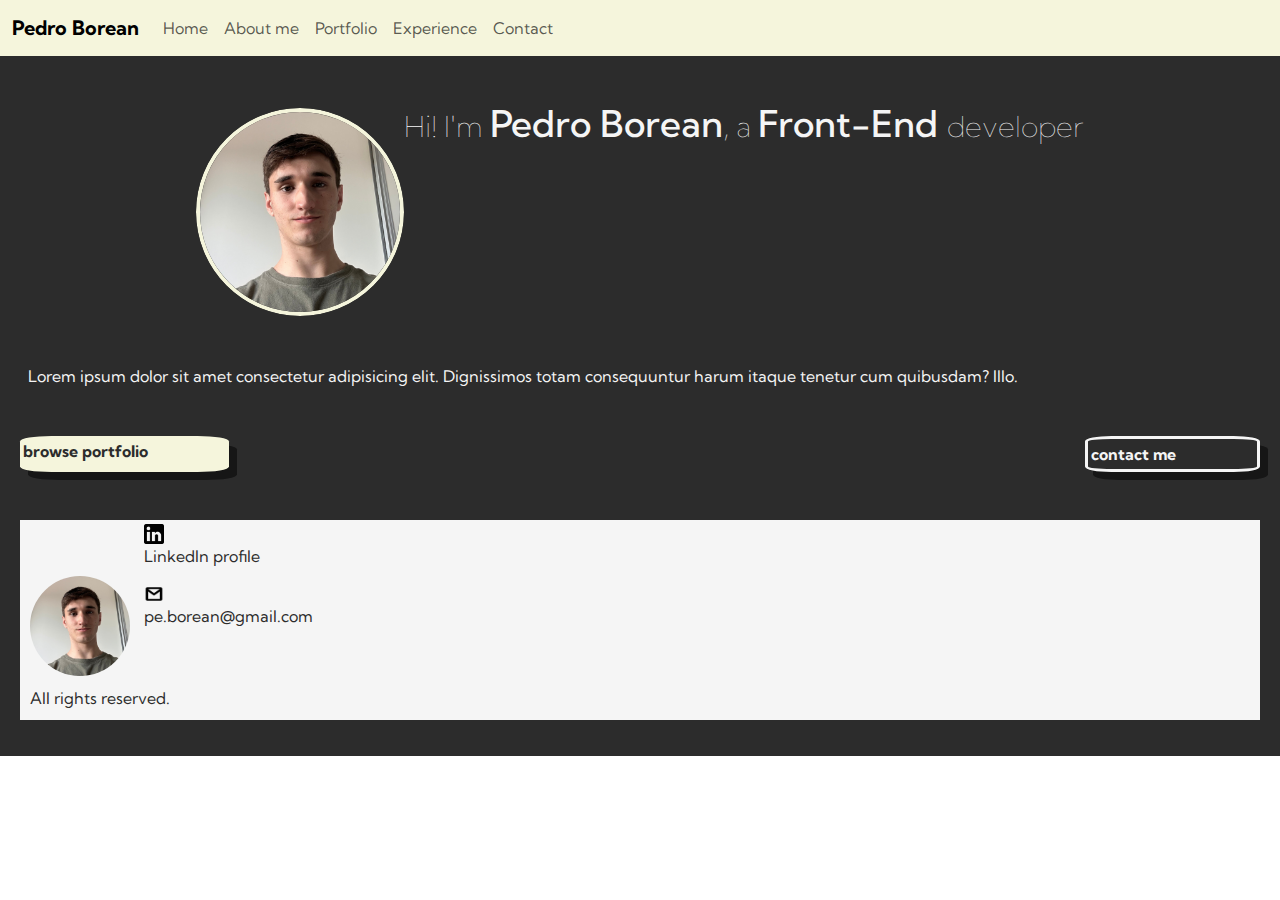
==== index.html @ 02f2e6bb "first commit" ====
<!DOCTYPE html>
  <html lang="en">
  <head>
    <meta charset="UTF-8">
    <meta name="viewport" content="width=device-width, initial-scale=1.0">
    <title>Pedro Borean - Portfolio</title>
    
    <!-- Link to bootstrap -->
    <link href="https://cdn.jsdelivr.net/npm/bootstrap@5.3.3/dist/css/bootstrap.min.css" rel="stylesheet" integrity="sha384-QWTKZyjpPEjISv5WaRU9OFeRpok6YctnYmDr5pNlyT2bRjXh0JMhjY6hW+ALEwIH" crossorigin="anonymous">

    <!-- Link to my css -->
    <link rel="stylesheet" href="./css/main.css">
    
    <!-- Link for font -->
    <link rel="preconnect" href="https://fonts.googleapis.com">
    <link rel="preconnect" href="https://fonts.gstatic.com" crossorigin>
    <link href="https://fonts.googleapis.com/css2?family=Kumbh+Sans:wght@100..900&display=swap" rel="stylesheet">
  </head>
  <body>

    <!-- Header -->
    <header>
        <nav class="navbar navbar-expand-lg" id="header-nav-bc">
            <div class="container-fluid">
              <a class="navbar-brand" href="./index.html" id="nav-tittle">Pedro Borean</a>
              <button class="navbar-toggler" type="button" data-bs-toggle="collapse" data-bs-target="#navbarText" aria-controls="navbarText" aria-expanded="false" aria-label="Toggle navigation">
                <span class="navbar-toggler-icon"></span>
              </button>
              <div class="collapse navbar-collapse" id="navbarText">
                <ul class="navbar-nav me-auto mb-2 mb-lg-0">
                  <li class="nav-item" id="nav-items-styles">
                    <a class="nav-link" id="nav-items-link" aria-current="page" href="./index.html">Home</a>
                  </li>
                  <li class="nav-item" id="nav-items-styles">
                    <a class="nav-link" id="nav-items-link" href="./pages/about-me.html">About me</a>
                  </li>
                  <li class="nav-item " id="nav-items-styles">
                    <a class="nav-link" id="nav-items-link" href="./pages/projects.html">Portfolio</a>
                  </li>
                  <li class="nav-item" id="nav-items-styles">
                    <a class="nav-link" id="nav-items-link"  href="./pages/experience.html">Experience</a>
                  </li>
                  <li class="nav-item"
                  id="nav-items-styles">
                    <a class="nav-link" id="nav-items-link" href="./pages/contact.html">Contact</a>
                  </li>
                </ul>
              </div>
            </div>
          </nav>
    </header>

    <main class="index-main">

        <!-- Top of page -->
        <div class="top-index-img-tittle">
            <img src="./img/foto-propia.png" alt="Pedro Borean's face photo" class="top-index-img">
            <h2 class="top-index-tittle">Hi! I'm <b>Pedro Borean</b>, a <b>Front-End </b>developer</h2>
        </div>

        <!-- Text section -->
        <section class="index-text-section">

            <div class="index-text-caption">
                <p>Lorem ipsum dolor sit amet consectetur adipisicing elit. Dignissimos totam consequuntur harum itaque tenetur cum quibusdam? Illo.</p>
            </div>

            <!-- Go to the "projects" page -->
            <div class="go-to-project-page">
                <a href="./pages/projects.html" class="go-to-project-page-text">
                   browse portfolio
                </a>
            </div>

            <!-- Go to contact page -->
            <div class="go-to-contact-page">
                    <a href="./pages/contact.html" class="go-to-contact-page-text"> contact me
                    </a>
            </div>
        </section>

        <!-- Footer -->
        <footer>
            <img src="./img/foto-propia.png" alt="Pedro Borean's photo" class="footer-self-photo">

            <!-- Linkedin link -->
            <div class="linkedin-image-link">
                <a href="https://www.linkedin.com/in/pedro-borean/">
                    <img src="./img/linkedin-logo.png" alt="Pedro's Linkedin profile" class="linkedin-image">
                    <p>LinkedIn profile</p>
                </a>
                <!-- Gmail link -->
                <div>
                    <img src="./img/gmail-logo.png" alt="mail logo" class="mail-logo">
                    <p>
                        pe.borean@gmail.com
                    </p>
                </div>
            </div>
    
            <p class="all-rights-reserved">All rights reserved.</p>
        </footer>
    </main>
</body>
<!-- Link to Bootstrap JS -->
<script src="https://cdn.jsdelivr.net/npm/bootstrap@5.3.3/dist/js/bootstrap.bundle.min.js" integrity="sha384-YvpcrYf0tY3lHB60NNkmXc5s9fDVZLESaAA55NDzOxhy9GkcIdslK1eN7N6jIeHz" crossorigin="anonymous"></script>
</html>
---- css/main.css ----
*{
    margin: 0;
    padding: 0;
    box-sizing: border-box;
    font-family: "Kumbh Sans";
}

/* Quiting every <a> underline */
a{
    text-decoration: none;
}





/* Header's styles */

header{
    background-color: #F5F5DC;
    color: black;
}
/* Taking out the text's colors */

header a{
    color: #2C2C2C;
}

/* Tittle's styles */

#nav-tittle{
    font-family: "Kumbh Sans";
    font-weight: bolder;
}
/* Item's styles */

#nav-items-styles:hover{
    background-color: #2C2C2C;
    width: fit-content;
    height: fit-content;
    border-radius: 0.5rem;
}

#nav-items-link:hover{
    color:whitesmoke;
}




/* Main's styles */

main{
    background-color: #2C2C2C;
    color: whitesmoke;
    padding: 20px;
}

main a{
    color: whitesmoke;
}




/* Footer */
footer{
    background-color: whitesmoke;
    color: #2C2C2C;
    width: 100%;
}

footer a{
    color: #2C2C2C;
    display: inline-block;
}

/* My photo */
.footer-self-photo{
    clip-path: circle(50% at 50% 50%);
    height: 100px;
    margin: 15px 10px 0px 10px;
}

/* LinkedIn's image + link */

.linkedin-image-link{
    display: inline-block;
}

/* LinkedIn's image */
.linkedin-image{
   height:20px ;
   display: inline-block;
}

/* Mail logo */
.mail-logo{
    height: 20px;
    display: block;
}

.all-rights-reserved{
    padding: 10px 0 10px 10px;
}






/* Index */

.index-main{
    height: 100%;
    background-color: #2C2C2C;
}

/* Top of page */
.top-index-img-tittle{
    display: flex;
    flex-wrap: wrap;
    justify-content: center;
}

/* Img */
.top-index-img{
    clip-path: circle(50% at 50% 50%);
    height: 13rem;
    margin-top: 2rem;
    border-radius: 50%;
    border: 0.25rem solid #F5F5DC;
}

/* Tittle */
.top-index-tittle{
    margin-top: 2rem;
    font-size: 1.8rem;
    text-align: center;
    line-height: 2rem;
    font-weight: 100;
}

.top-index-tittle b{
    font-size: 2.3rem;
    font-weight: 500;
}

/* Text section */
.index-text-section{
display: grid;
grid-template-areas: 
"caption caption caption"
"portfolio none contact";
}

/* Caption */
.index-text-caption{
    margin: 3rem 0.5rem 2rem 0.5rem;
    grid-area: caption;
    line-height: 1.5rem;
}



/* Go to the "projects" page */

.go-to-project-page{
    background-color: #F5F5DC;
    margin-bottom: 3rem;
    padding: .2rem;
    border-radius: 15%;
    box-shadow: .5rem .5rem rgba(0,0,0,0.5);
    grid-area: portfolio;
}

.go-to-project-page-text{
    color: #2C2C2C ;
    font-weight: 700;
}

.go-to-project-page:hover{
    box-shadow: 0 0 0 .5rem rgba(0,0,0,0.5);
    padding: .3rem;
}

/* Go to contact page */
.go-to-contact-page{
    color: whitesmoke;
    padding: .2rem;
    border-radius: 15%;
    border: solid whitesmoke .2rem;
    grid-area: contact;
    box-shadow: .5rem .5rem rgba(0,0,0,0.5);
    margin-bottom: 3rem;
}
.go-to-contact-page:hover{
    box-shadow: 0 0 0 .5rem rgba(0,0,0,0.5);
    background-color: whitesmoke;
    border: #2C2C2C;
    color: #2C2C2C;
    padding: .3rem;
}

.go-to-contact-page-text{
    color: whitesmoke;
    font-weight: 700;
}

.go-to-contact-page-text:hover{
    color: #2C2C2C;
}

















/* About me page */

/* Top of the page */

.about-me-page-img-tittle{
    display: flex;
    flex-wrap: nowrap;
}

/* Img */
.about-me-page-img{
    clip-path: circle(50% at 50% 50%);
    height: 400px;
    margin-top: 30px;
    margin-left: 150px;
}

/* Tittle */
.about-me-page-tittle{
    font-size: 170px;
    text-align: right;
    margin-right: 150px;
}

/* Text */
.about-me-page-text{
    line-height: 50px;
    margin: 150px;
    font-size: x-large;
    font-stretch: extra-condensed;
}














/* Project's Page */

/* Project page's styles */

.project-page-tittle{
    display: inline-block;
    font-size: 50px;
    margin-top: 10px;
    margin-bottom: 20px;
    border-bottom: solid whitesmoke;
}




/* Proyect 1's styles */
.project-1-page{
    display: flex;
    flex-wrap: nowrap;
    flex-direction: row;
}

/* tittle */
.project-1-page-tittle{
    padding-bottom: 10px;
    font-size: 30px;
}

/* Img + Tech's style */
.project-1-page-img-tech{
    display: inline-block;
}

/* Img's style */
.project-1-page-img{
    height: 200px;
    clip-path: circle(69.7% at 50% 50%);
    border: solid whitesmoke 2px;
}

/* tech list */
.project-1-page-tech{
    padding: 5px;
    list-style: none;
    display: flex;
    flex-wrap: nowrap;
    flex-direction: row;
    justify-content: space-around;
    font-size: small;
}

/* tech list items */
.project-1-page-tech li {
    border-bottom: solid whitesmoke;
    border-width: 2px;
}

/* text */
.project-1-page-text{
    display: inline-block;
    max-width: 1200px;
    max-height: 200px;
    padding-left: 10px;
    text-align: top;
    line-height: 45px;
    font-size: 20px;
}

#project-1-page-go-to-project{
    padding: 10px;
}





/* Proyect 2's styles */
.project-2-page{
    display: flex;
    flex-wrap: nowrap;
    flex-direction: row;
}

/* tittle */
.project-2-page-tittle{
    padding-bottom: 10px;
    font-size: 30px;
    margin-top:30px;
}

/* Img + Tech's style */
.project-2-page-img-tech{
    display: inline-block;
}

/* Img's style */
.project-2-page-img{
    height: 200px;
    clip-path: circle(69.7% at 50% 50%);
    border: solid whitesmoke 2px;
}

/* tech list */
.project-2-page-tech{
    padding: 5px;
    list-style: none;
    display: flex;
    flex-wrap: nowrap;
    flex-direction: row;
    justify-content: space-around;
    font-size: small;
}

/* tech list items */
.project-2-page-tech li {
    border-bottom: solid whitesmoke;
    border-width: 2px;
    margin-bottom: 50px;
}

/* text */
.project-2-page-text{
    display: inline-block;
    max-width: 1200px;
    max-height: 200px;
    padding-left: 10px;
    text-align: top;
    line-height: 45px;
    font-size: 20px;
}

#project-2-page-go-to-project{
    padding: 10px;
}












/* Project example */

.project-example-page-tittle{
    display: inline-block;
    font-size: 50px;
    margin-top: 10px;
    margin-bottom: 20px;
    border-bottom: solid whitesmoke;
}

/* subheadings */

.project-example-page-subheading{
    font-size: 30px;
    margin-top: 20px;
    margin-bottom: 20px;
}

/* summary text */

.project-example-page-text{
    line-height: 50px;
    font-size: x-large;
    font-stretch: extra-condensed;
    margin-bottom: 20px;
}


/* Img */

.project-example-page-img{
    position: relative;
    left: 25%;
}


















/* Experience page's styles */

/* Experience section */

.experience-page-tittle{
    display: inline-block;
    font-size: 50px;
    margin-top: 10px;
    margin-bottom: 20px;
    border-bottom: solid whitesmoke;
}

/* Experience 1 */

/* tittle */
.experience-1-page-tittle{
    padding-bottom: 10px;
    font-size: 30px;
    margin-top: 15px;
    margin-bottom: 10px;
}

/* Img + text */
.experience-1-page-img-text{
    display: flex;
    flex-wrap: nowrap;
    flex-direction: row;
}

/* Img */
.experience-1-page-img{
    max-width: 200px;
    background-color: whitesmoke;
    display: inline-block;
}

/* text */
.experience-1-page-text{
    display: inline-block;
    max-width: 1200px;
    max-height: 200px;
    padding-left: 20px;
    text-align: top;
    line-height: 45px;
    font-size: 20px;
}



/* Experience 2 */

/* tittle */
.experience-2-page-tittle{
    padding-bottom: 10px;
    font-size: 30px;
    margin-top: 40px;
    margin-bottom: 10px;
}

/* Img + text */
.experience-2-page-img-text{
    display: flex;
    flex-wrap: nowrap;
    flex-direction: row;
}

/* Img */
.experience-2-page-img{
    height: 200px;
    background-color: whitesmoke;
    display: inline-block;
    margin-bottom: 20px;
}

/* text */
.experience-2-page-text{
    display: inline-block;
    max-width: 1200px;
    max-height: 200px;
    padding-left: 20px;
    text-align: top;
    line-height: 45px;
    font-size: 20px;
}













/* Contact Page */

/* tittle */

.contact-tittle{
    display: inline-block;
    font-size: 50px;
    margin-top: 10px;
    margin-bottom: 20px;
}


/* fieldset */

fieldset{
    height: 500px;
    width: 1500px;
    margin-left: 175px;
    margin-bottom: 30px;
    display: flex;
    flex-wrap: nowrap;
    flex-direction: column;
    justify-content: space-around;
}

/* Name + Email */

.name-email{
    display: flex;
    flex-wrap: nowrap;
    flex-direction: row;
    justify-content: space-around;
}

/* Name */

.name-label{
    display: inline-block;
    font-size: 20px;
    margin-bottom: 20px;
    border-bottom: solid whitesmoke;
}

.name-input{
    height: 30px;
    width: 500px;
}


/* Email */

.email-label{
    display: inline-block;
    font-size: 20px;
    margin-bottom: 20px;
    border-bottom: solid whitesmoke;
}

.email-input{
    height: 30px;
    width: 500px;
}

/* Message */

.message-label{
    display: inline-block;
    font-size: 25px;
    border-bottom: solid whitesmoke;
    margin-left: 25px;
}

.message-input{
    height: 300px;
    width: 1450px;
    margin: 25px 25px 25px 25px;
}
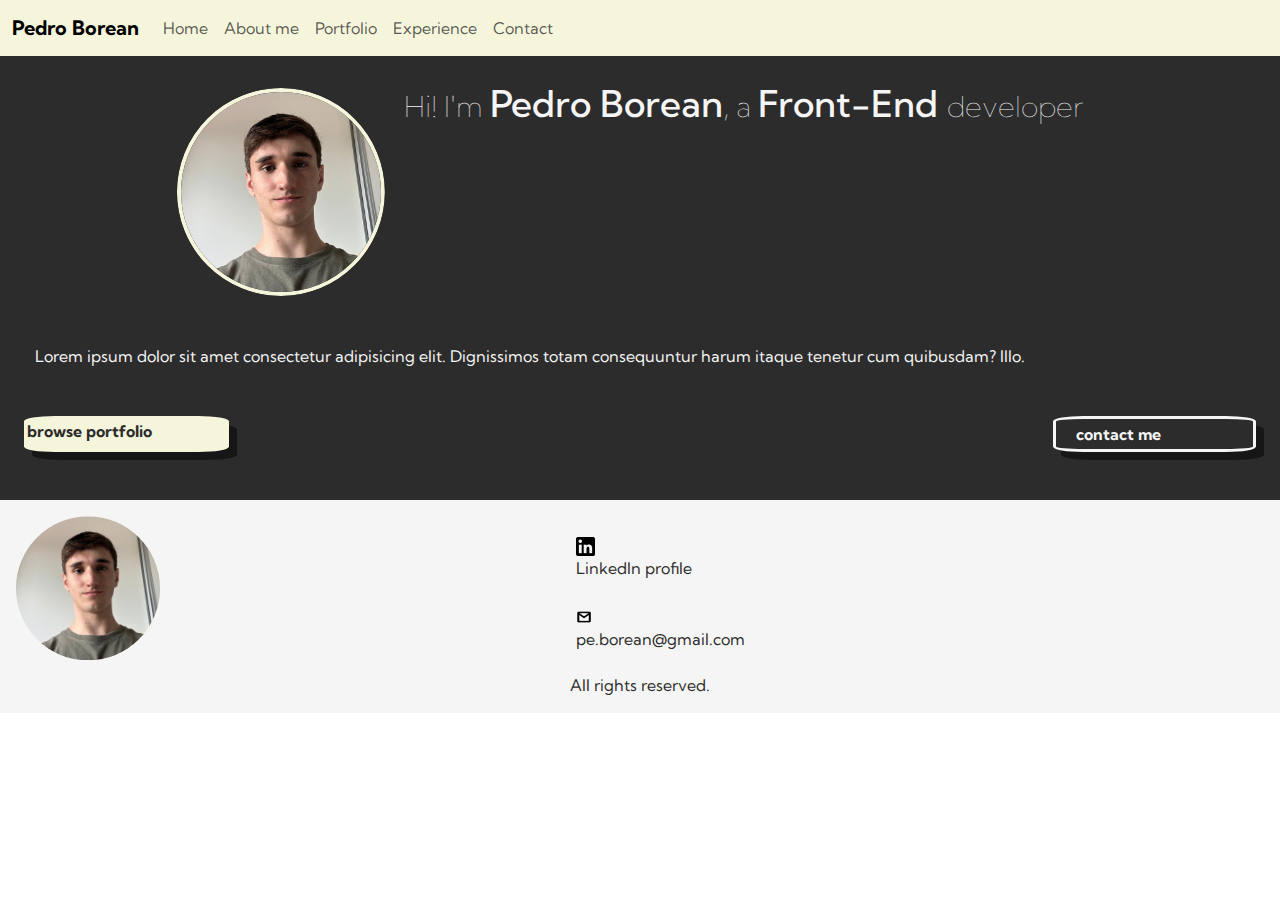
==== commit 56aca38f: "Link correctly the header. Main mobile styles. Index mobile style’s correction Footer mobile styles." ====
--- a/index.html
+++ b/index.html
@@ -4,7 +4,7 @@
     <meta charset="UTF-8">
     <meta name="viewport" content="width=device-width, initial-scale=1.0">
     <title>Pedro Borean - Portfolio</title>
-    
+
     <!-- Link to bootstrap -->
     <link href="https://cdn.jsdelivr.net/npm/bootstrap@5.3.3/dist/css/bootstrap.min.css" rel="stylesheet" integrity="sha384-QWTKZyjpPEjISv5WaRU9OFeRpok6YctnYmDr5pNlyT2bRjXh0JMhjY6hW+ALEwIH" crossorigin="anonymous">
 
@@ -89,19 +89,22 @@
                     <img src="./img/linkedin-logo.png" alt="Pedro's Linkedin profile" class="linkedin-image">
                     <p>LinkedIn profile</p>
                 </a>
-                <!-- Gmail link -->
-                <div>
-                    <img src="./img/gmail-logo.png" alt="mail logo" class="mail-logo">
-                    <p>
+            </div>
+
+            <!-- Gmail link -->
+            <div class="footer-mail-logo">
+                  <img src="./img/gmail-logo.png" alt="mail logo" class="mail-logo">
+                  <p>
                         pe.borean@gmail.com
-                    </p>
+                  </p>
                 </div>
+                
             </div>
-    
             <p class="all-rights-reserved">All rights reserved.</p>
         </footer>
     </main>
 </body>
+
 <!-- Link to Bootstrap JS -->
 <script src="https://cdn.jsdelivr.net/npm/bootstrap@5.3.3/dist/js/bootstrap.bundle.min.js" integrity="sha384-YvpcrYf0tY3lHB60NNkmXc5s9fDVZLESaAA55NDzOxhy9GkcIdslK1eN7N6jIeHz" crossorigin="anonymous"></script>
 </html>--- a/css/main.css
+++ b/css/main.css
@@ -30,9 +30,10 @@
 /* Tittle's styles */
 
 #nav-tittle{
-    font-family: "Kumbh Sans";
+    font-family: "Kumbh Sans" ; 
     font-weight: bolder;
 }
+
 /* Item's styles */
 
 #nav-items-styles:hover{
@@ -54,7 +55,6 @@
 main{
     background-color: #2C2C2C;
     color: whitesmoke;
-    padding: 20px;
 }
 
 main a{
@@ -68,42 +68,62 @@
 footer{
     background-color: whitesmoke;
     color: #2C2C2C;
-    width: 100%;
+    height: fit-content;
+    display: grid;
+    grid-template-areas: 
+    "img link"
+    "img mail"
+    "arr arr";
+    grid-template-columns: 45% 55%;
 }
 
 footer a{
     color: #2C2C2C;
-    display: inline-block;
 }
 
 /* My photo */
 .footer-self-photo{
     clip-path: circle(50% at 50% 50%);
-    height: 100px;
-    margin: 15px 10px 0px 10px;
+    height: 9rem;
+    margin: 1rem 1rem .8rem;
+    grid-area: img;
 }
 
 /* LinkedIn's image + link */
 
 .linkedin-image-link{
-    display: inline-block;
+    grid-area: link;
+    margin-top: 2rem;
+    width: fit-content;
 }
 
 /* LinkedIn's image */
 .linkedin-image{
-   height:20px ;
-   display: inline-block;
+   height: 1.2rem ;
+}
+
+/* Mail + Logo */
+.footer-mail-logo{
+    width: fit-content;
+    grid-area: mail;
 }
 
 /* Mail logo */
 .mail-logo{
-    height: 20px;
-    display: block;
+    height: 1rem;
 }
 
 .all-rights-reserved{
-    padding: 10px 0 10px 10px;
-}
+    grid-area: arr;
+    display: grid;
+    align-content: center;
+    justify-content: center;
+}
+
+
+
+
+
 
 
 
@@ -135,7 +155,7 @@
 
 /* Tittle */
 .top-index-tittle{
-    margin-top: 2rem;
+    margin: 2rem 1.2rem 0 1.2rem;
     font-size: 1.8rem;
     text-align: center;
     line-height: 2rem;
@@ -157,7 +177,7 @@
 
 /* Caption */
 .index-text-caption{
-    margin: 3rem 0.5rem 2rem 0.5rem;
+    margin: 3rem 2.2rem 2rem 2.2rem;
     grid-area: caption;
     line-height: 1.5rem;
 }
@@ -168,7 +188,7 @@
 
 .go-to-project-page{
     background-color: #F5F5DC;
-    margin-bottom: 3rem;
+    margin: 0 0 3rem 1.5rem;
     padding: .2rem;
     border-radius: 15%;
     box-shadow: .5rem .5rem rgba(0,0,0,0.5);
@@ -193,7 +213,7 @@
     border: solid whitesmoke .2rem;
     grid-area: contact;
     box-shadow: .5rem .5rem rgba(0,0,0,0.5);
-    margin-bottom: 3rem;
+    margin: 0 1.5rem 3rem 0;
 }
 .go-to-contact-page:hover{
     box-shadow: 0 0 0 .5rem rgba(0,0,0,0.5);
@@ -206,6 +226,7 @@
 .go-to-contact-page-text{
     color: whitesmoke;
     font-weight: 700;
+    padding: 1rem;
 }
 
 .go-to-contact-page-text:hover{
@@ -234,28 +255,39 @@
 
 .about-me-page-img-tittle{
     display: flex;
-    flex-wrap: nowrap;
+    flex-direction: column;
+    align-items: center;
 }
 
 /* Img */
 .about-me-page-img{
     clip-path: circle(50% at 50% 50%);
-    height: 400px;
-    margin-top: 30px;
-    margin-left: 150px;
+    height: 10rem;
+    width: 10rem;
+    margin: .9rem;
+    box-shadow: .5rem .5rem rgba(0,0,0,0.5);
 }
 
 /* Tittle */
 .about-me-page-tittle{
-    font-size: 170px;
-    text-align: right;
-    margin-right: 150px;
-}
-
+    margin: 1rem;
+    font-size: 4rem;
+    font-weight: lighter;
+    background-color:#F5F5DC;
+    color: #2C2C2C;
+    border-radius: 10%;
+    width: 15rem;
+    text-align: center;
+    box-shadow: .5rem .5rem rgba(0,0,0,0.5);
+}
+
+.about-me-page-tittle b{
+    font-weight: bolder;
+}
 /* Text */
 .about-me-page-text{
-    line-height: 50px;
-    margin: 150px;
+    line-height: 3rem;
+    margin: 2rem 2rem 0 2rem;
     font-size: x-large;
     font-stretch: extra-condensed;
 }
@@ -275,14 +307,20 @@
 
 /* Project's Page */
 
+.project-page{
+    display: flex;
+    flex-direction: column;
+    align-items: center;
+}
+
 /* Project page's styles */
 
 .project-page-tittle{
-    display: inline-block;
-    font-size: 50px;
-    margin-top: 10px;
-    margin-bottom: 20px;
+    font-size: 3rem;
+    margin-top: 1rem;
+    margin-bottom: 1.7rem;
     border-bottom: solid whitesmoke;
+    font-weight: bolder;
 }
 
 
@@ -290,31 +328,100 @@
 
 /* Proyect 1's styles */
 .project-1-page{
+    display: grid;
+    align-items: center;
+    grid-template-areas: 
+    "tittle tittle"
+    "img text"
+    "tech text"
+    "text text";
+    background-color: #F5F5DC;
+    color: #2C2C2C;
+    box-shadow: .5rem .5rem rgba(0,0,0,0.5);
+    margin: 1rem;
+    padding: 1rem;
+
+}
+
+/* tittle */
+.project-1-page-tittle{
+    grid-area: tittle;
+    color: #2C2C2C;
+    margin-bottom: 1rem;
+    font-size: 1.7rem;
+    font-weight: bold;
+}
+
+/* Img's style */
+.project-1-page-img{
+    height: 5rem;
+    border-radius: 10%;
+    box-shadow: .5rem .5rem rgba(0,0,0,0.5);
+    grid-area: img;
+}
+
+/* tech list */
+.project-1-page-tech{
+    grid-area: tech;
+    margin-top: .25rem;
+    padding: 5px;
+    list-style: none;
     display: flex;
     flex-wrap: nowrap;
     flex-direction: row;
+    justify-content: space-around;
+    font-size: 1rem;
+}
+
+/* tech list items */
+.project-1-page-tech li {
+    border-bottom: solid #2C2C2C;
+    border-width: 2px;
+}
+
+/* text */
+.project-1-page-text{
+    grid-area: text;
+    line-height: 45px;
+    font-size: 20px;
+}
+
+#project-1-page-go-to-project{
+    padding: 10px;
+}
+
+
+
+
+
+/* Proyect 2's styles */
+.project-2-page{
+    display: flex;
+    flex-wrap: nowrap;
+    flex-direction: row;
 }
 
 /* tittle */
-.project-1-page-tittle{
+.project-2-page-tittle{
     padding-bottom: 10px;
     font-size: 30px;
+    margin-top:30px;
 }
 
 /* Img + Tech's style */
-.project-1-page-img-tech{
+.project-2-page-img-tech{
     display: inline-block;
 }
 
 /* Img's style */
-.project-1-page-img{
+.project-2-page-img{
     height: 200px;
     clip-path: circle(69.7% at 50% 50%);
     border: solid whitesmoke 2px;
 }
 
 /* tech list */
-.project-1-page-tech{
+.project-2-page-tech{
     padding: 5px;
     list-style: none;
     display: flex;
@@ -325,13 +432,14 @@
 }
 
 /* tech list items */
-.project-1-page-tech li {
+.project-2-page-tech li {
     border-bottom: solid whitesmoke;
     border-width: 2px;
+    margin-bottom: 50px;
 }
 
 /* text */
-.project-1-page-text{
+.project-2-page-text{
     display: inline-block;
     max-width: 1200px;
     max-height: 200px;
@@ -341,69 +449,6 @@
     font-size: 20px;
 }
 
-#project-1-page-go-to-project{
-    padding: 10px;
-}
-
-
-
-
-
-/* Proyect 2's styles */
-.project-2-page{
-    display: flex;
-    flex-wrap: nowrap;
-    flex-direction: row;
-}
-
-/* tittle */
-.project-2-page-tittle{
-    padding-bottom: 10px;
-    font-size: 30px;
-    margin-top:30px;
-}
-
-/* Img + Tech's style */
-.project-2-page-img-tech{
-    display: inline-block;
-}
-
-/* Img's style */
-.project-2-page-img{
-    height: 200px;
-    clip-path: circle(69.7% at 50% 50%);
-    border: solid whitesmoke 2px;
-}
-
-/* tech list */
-.project-2-page-tech{
-    padding: 5px;
-    list-style: none;
-    display: flex;
-    flex-wrap: nowrap;
-    flex-direction: row;
-    justify-content: space-around;
-    font-size: small;
-}
-
-/* tech list items */
-.project-2-page-tech li {
-    border-bottom: solid whitesmoke;
-    border-width: 2px;
-    margin-bottom: 50px;
-}
-
-/* text */
-.project-2-page-text{
-    display: inline-block;
-    max-width: 1200px;
-    max-height: 200px;
-    padding-left: 10px;
-    text-align: top;
-    line-height: 45px;
-    font-size: 20px;
-}
-
 #project-2-page-go-to-project{
     padding: 10px;
 }
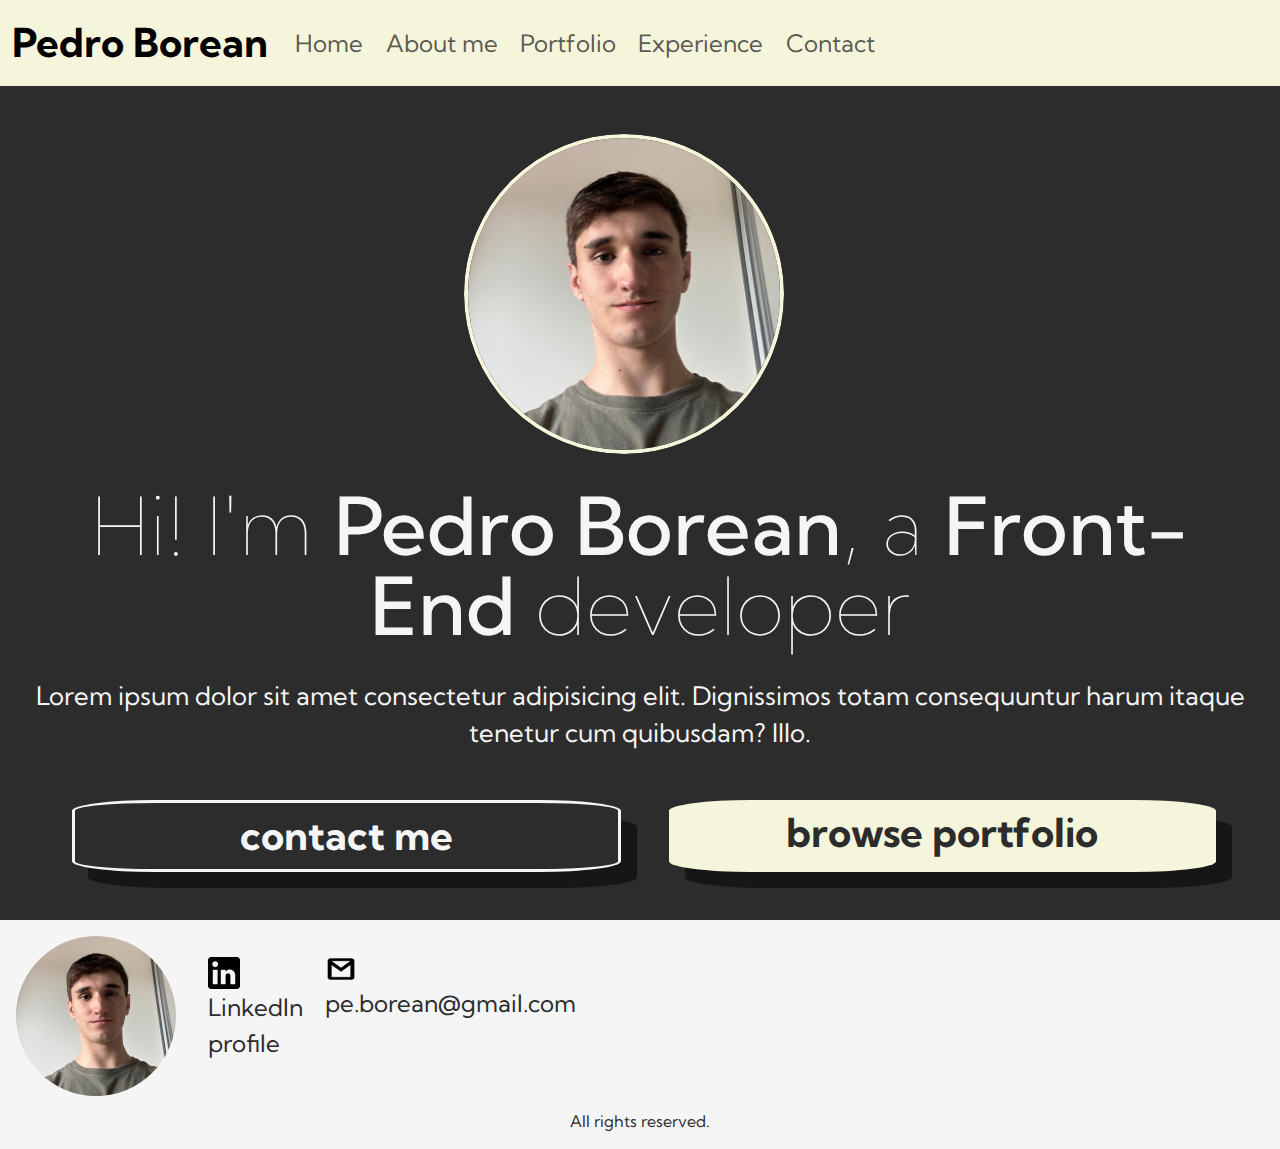
==== commit 84f51437: "'Mobile style’s finished Header and footer tablet. Index, about me, portfolio, project example table" ====
--- a/index.html
+++ b/index.html
@@ -50,8 +50,8 @@
           </nav>
     </header>
 
-    <main class="index-main">
-
+    <main>
+      <section class="index-main">
         <!-- Top of page -->
         <div class="top-index-img-tittle">
             <img src="./img/foto-propia.png" alt="Pedro Borean's face photo" class="top-index-img">
@@ -60,7 +60,7 @@
 
         <!-- Text section -->
         <section class="index-text-section">
-
+          <h2 class="index-tittle-desktop">Hi! I'm <b>Pedro Borean</b>, a <b>Front-End </b>developer</h2>
             <div class="index-text-caption">
                 <p>Lorem ipsum dolor sit amet consectetur adipisicing elit. Dignissimos totam consequuntur harum itaque tenetur cum quibusdam? Illo.</p>
             </div>
@@ -78,29 +78,31 @@
                     </a>
             </div>
         </section>
-
+      </section>
         <!-- Footer -->
         <footer>
+          <div>
             <img src="./img/foto-propia.png" alt="Pedro Borean's photo" class="footer-self-photo">
 
             <!-- Linkedin link -->
             <div class="linkedin-image-link">
                 <a href="https://www.linkedin.com/in/pedro-borean/">
-                    <img src="./img/linkedin-logo.png" alt="Pedro's Linkedin profile" class="linkedin-image">
+                  <img src="./img/linkedin-logo.png" alt="Pedro's Linkedin profile" class="linkedin-image">
                     <p>LinkedIn profile</p>
                 </a>
             </div>
 
             <!-- Gmail link -->
             <div class="footer-mail-logo">
+              <a href="">
                   <img src="./img/gmail-logo.png" alt="mail logo" class="mail-logo">
                   <p>
-                        pe.borean@gmail.com
+                    pe.borean@gmail.com
                   </p>
-                </div>
-                
-            </div>
-            <p class="all-rights-reserved">All rights reserved.</p>
+              </a>
+            </div>  
+          </div>
+          <p class="all-rights-reserved">All rights reserved.</p>
         </footer>
     </main>
 </body>
--- a/css/main.css
+++ b/css/main.css
@@ -328,24 +328,19 @@
 
 /* Proyect 1's styles */
 .project-1-page{
-    display: grid;
+    display: flex;
+    flex-direction: column;
+    gap: 1rem;
     align-items: center;
-    grid-template-areas: 
-    "tittle tittle"
-    "img text"
-    "tech text"
-    "text text";
     background-color: #F5F5DC;
     color: #2C2C2C;
     box-shadow: .5rem .5rem rgba(0,0,0,0.5);
     margin: 1rem;
     padding: 1rem;
-
 }
 
 /* tittle */
 .project-1-page-tittle{
-    grid-area: tittle;
     color: #2C2C2C;
     margin-bottom: 1rem;
     font-size: 1.7rem;
@@ -362,7 +357,6 @@
 
 /* tech list */
 .project-1-page-tech{
-    grid-area: tech;
     margin-top: .25rem;
     padding: 5px;
     list-style: none;
@@ -383,11 +377,27 @@
 .project-1-page-text{
     grid-area: text;
     line-height: 45px;
-    font-size: 20px;
-}
-
-#project-1-page-go-to-project{
-    padding: 10px;
+    font-size: 1rem;
+}
+
+
+/* go to project button */
+.project-1-page-go-to-project{
+    display: inline-block;
+    background-color: whitesmoke;
+    padding: .2rem;
+    border-radius: 15%;
+    box-shadow: .5rem .5rem rgba(0,0,0,0.5);
+}
+
+.project-1-page-go-to-project-text{
+    color: #2C2C2C ;
+    font-weight: 700;
+}
+
+.project-1-page-go-to-project:hover{
+    box-shadow: 0 0 0 .5rem rgba(0,0,0,0.5);
+    padding: .3rem;
 }
 
 
@@ -397,61 +407,79 @@
 /* Proyect 2's styles */
 .project-2-page{
     display: flex;
-    flex-wrap: nowrap;
-    flex-direction: row;
+    flex-direction: column;
+    gap: 1rem;
+    align-items: center;
+    background-color: #F5F5DC;
+    color: #2C2C2C;
+    box-shadow: .5rem .5rem rgba(0,0,0,0.5);
+    margin: 1rem;
+    padding: 1rem;
 }
 
 /* tittle */
 .project-2-page-tittle{
-    padding-bottom: 10px;
-    font-size: 30px;
-    margin-top:30px;
-}
-
-/* Img + Tech's style */
-.project-2-page-img-tech{
-    display: inline-block;
+    color: #2C2C2C;
+    margin-bottom: 1rem;
+    font-size: 1.7rem;
+    font-weight: bold;
 }
 
 /* Img's style */
 .project-2-page-img{
-    height: 200px;
-    clip-path: circle(69.7% at 50% 50%);
-    border: solid whitesmoke 2px;
+    height: 5rem;
+    border-radius: 10%;
+    box-shadow: .5rem .5rem rgba(0,0,0,0.5);
+    grid-area: img;
 }
 
 /* tech list */
 .project-2-page-tech{
+    margin-top: .25rem;
     padding: 5px;
     list-style: none;
     display: flex;
     flex-wrap: nowrap;
     flex-direction: row;
     justify-content: space-around;
-    font-size: small;
+    font-size: 1rem;
 }
 
 /* tech list items */
 .project-2-page-tech li {
-    border-bottom: solid whitesmoke;
+    border-bottom: solid #2C2C2C;
     border-width: 2px;
-    margin-bottom: 50px;
 }
 
 /* text */
 .project-2-page-text{
+    grid-area: text;
+    line-height: 45px;
+    font-size: 1rem;
+}
+
+
+/* go to project button */
+.project-2-page-go-to-project{
     display: inline-block;
-    max-width: 1200px;
-    max-height: 200px;
-    padding-left: 10px;
-    text-align: top;
-    line-height: 45px;
-    font-size: 20px;
-}
-
-#project-2-page-go-to-project{
-    padding: 10px;
-}
+    background-color: whitesmoke;
+    padding: .2rem;
+    border-radius: 15%;
+    box-shadow: .5rem .5rem rgba(0,0,0,0.5);
+}
+
+.project-2-page-go-to-project-text{
+    color: #2C2C2C ;
+    font-weight: 700;
+}
+
+.project-2-page-go-to-project:hover{
+    box-shadow: 0 0 0 .5rem rgba(0,0,0,0.5);
+    padding: .3rem;
+}
+
+
+
 
 
 
@@ -466,20 +494,26 @@
 
 /* Project example */
 
+.work-example-page{
+    display: flex;
+    flex-direction: column;
+    align-items: center;
+}
+
+
+/* Tittle */
 .project-example-page-tittle{
     display: inline-block;
-    font-size: 50px;
-    margin-top: 10px;
-    margin-bottom: 20px;
+    font-size: 3rem;
+    margin: 1rem 0 1.5rem 1rem;
     border-bottom: solid whitesmoke;
 }
 
 /* subheadings */
 
 .project-example-page-subheading{
-    font-size: 30px;
-    margin-top: 20px;
-    margin-bottom: 20px;
+    font-size: 2rem;
+    margin: 1rem;
 }
 
 /* summary text */
@@ -488,15 +522,15 @@
     line-height: 50px;
     font-size: x-large;
     font-stretch: extra-condensed;
-    margin-bottom: 20px;
+    margin: 2rem;
 }
 
 
 /* Img */
 
 .project-example-page-img{
-    position: relative;
-    left: 25%;
+    height: 12rem;
+    margin-bottom: 3rem;
 }
 
 
@@ -518,24 +552,35 @@
 
 /* Experience page's styles */
 
+.experience-page{
+    display: flex;
+    flex-direction: column;
+    align-items: center;
+}
+
 /* Experience section */
 
 .experience-page-tittle{
-    display: inline-block;
-    font-size: 50px;
-    margin-top: 10px;
-    margin-bottom: 20px;
+    font-size: 3rem;
+    margin-top: 1rem;
+    margin-bottom: 1.7rem;
     border-bottom: solid whitesmoke;
-}
+    font-weight: bolder;
+}
+
 
 /* Experience 1 */
+.experience-page-1{
+    display: flex;
+    flex-direction: column;
+    align-items: center;
+}
 
 /* tittle */
 .experience-1-page-tittle{
-    padding-bottom: 10px;
-    font-size: 30px;
-    margin-top: 15px;
-    margin-bottom: 10px;
+    font-size: 2rem;
+    margin-top: 1rem;
+    margin-bottom: 1rem;
 }
 
 /* Img + text */
@@ -547,32 +592,37 @@
 
 /* Img */
 .experience-1-page-img{
-    max-width: 200px;
+    width: 5rem;
+    height: 5rem;
     background-color: whitesmoke;
-    display: inline-block;
+    margin-left: 1rem;
 }
 
 /* text */
 .experience-1-page-text{
-    display: inline-block;
-    max-width: 1200px;
-    max-height: 200px;
-    padding-left: 20px;
+    margin-left: 1rem;
+    margin-right: .5rem;
     text-align: top;
-    line-height: 45px;
-    font-size: 20px;
+    line-height: 20px;
+    font-size: 1rem;
 }
 
 
 
 /* Experience 2 */
+.experience-page-2{
+    margin: 2rem 0 2rem 0;
+    display: flex;
+    flex-direction: column;
+    align-items: center;
+}
 
 /* tittle */
 .experience-2-page-tittle{
-    padding-bottom: 10px;
-    font-size: 30px;
-    margin-top: 40px;
-    margin-bottom: 10px;
+    
+    font-size: 2rem;
+    margin-top: 1rem;
+    margin-bottom: 1rem;
 }
 
 /* Img + text */
@@ -584,21 +634,19 @@
 
 /* Img */
 .experience-2-page-img{
-    height: 200px;
+    width: 5rem;
+    height: 5rem;
     background-color: whitesmoke;
-    display: inline-block;
-    margin-bottom: 20px;
+    margin-left: 1rem;
 }
 
 /* text */
 .experience-2-page-text{
-    display: inline-block;
-    max-width: 1200px;
-    max-height: 200px;
-    padding-left: 20px;
+    margin-left: 1rem;
+    margin-right: .5rem;
     text-align: top;
-    line-height: 45px;
-    font-size: 20px;
+    line-height: 20px;
+    font-size: 1rem;
 }
 
 
@@ -615,25 +663,29 @@
 
 /* Contact Page */
 
+.contact-page{
+    display: grid;
+    grid-template-areas: 
+    "tittle "
+    "name"
+    "email"
+    "message";
+}
+
 /* tittle */
 
 .contact-tittle{
-    display: inline-block;
-    font-size: 50px;
-    margin-top: 10px;
-    margin-bottom: 20px;
+    grid-area: tittle;
+    font-size: 4rem;
+    margin: 2rem;
 }
 
 
 /* fieldset */
 
 fieldset{
-    height: 500px;
-    width: 1500px;
-    margin-left: 175px;
     margin-bottom: 30px;
     display: flex;
-    flex-wrap: nowrap;
     flex-direction: column;
     justify-content: space-around;
 }
@@ -641,13 +693,15 @@
 /* Name + Email */
 
 .name-email{
-    display: flex;
-    flex-wrap: nowrap;
-    flex-direction: row;
-    justify-content: space-around;
+    justify-content: left;
+    gap: 1rem;
 }
 
 /* Name */
+.name-div{
+    grid-area: name;
+    margin-left: 1rem;
+}
 
 .name-label{
     display: inline-block;
@@ -657,12 +711,16 @@
 }
 
 .name-input{
-    height: 30px;
-    width: 500px;
+    height: 2rem;
+    width: 15rem;
 }
 
 
 /* Email */
+.email-div{
+    grid-area: email;
+    margin-left: 1rem;
+}
 
 .email-label{
     display: inline-block;
@@ -672,11 +730,16 @@
 }
 
 .email-input{
-    height: 30px;
-    width: 500px;
+    height: 2rem;
+    width: 18rem;
+    margin-right: .5rem;
 }
 
 /* Message */
+
+.message-div{
+    grid-area: message;
+}
 
 .message-label{
     display: inline-block;
@@ -686,8 +749,320 @@
 }
 
 .message-input{
-    height: 300px;
-    width: 1450px;
-    margin: 25px 25px 25px 25px;
-}
-
+    height: 10rem;
+    width: 20rem;
+    margin: 1rem;
+}
+
+
+
+
+
+
+
+
+
+
+
+
+
+/* Tablet styles */
+
+@media screen and (min-width:600px){
+    /* Header styles */
+
+    /* tittle */
+    #nav-tittle{
+        font-size: 2.5rem;
+    }
+
+    /* items */
+    #nav-items-styles{
+            font-size: 1.5rem;
+            padding: 0.2rem;
+        }
+
+
+
+    /* Footer */
+    footer div{
+        display: flex;
+        flex-direction: row;
+        align-items: center;
+        gap: 1rem;
+    }
+    /* img */
+    .footer-self-photo{
+        height: 10rem;
+    }
+    
+    /* linkedin img + txt */
+    .linkedin-image-link{
+        margin: 0;
+        font-size: 1.5rem;
+    }
+
+    /* img */
+    .linkedin-image{
+        display: inline-block;
+        height: 2rem ;
+    }
+
+    /* mail */
+
+    .footer-mail-logo{
+        margin: 0;
+        font-size: 1.5rem;
+        margin-bottom: 2.7rem;
+    }
+
+    .mail-logo{
+        height: 2rem ;
+    }
+
+
+
+
+
+
+
+
+
+
+
+
+    /* Index styles */
+
+    .index-main{
+        display: flex;
+        flex-direction: column;
+        gap: 2rem;
+    }
+
+    
+    /* Img */
+    .top-index-img{
+        grid-area: img;
+        height: 20rem;
+        margin-right: 2rem;
+        margin-top: 3rem;
+    }
+
+    /* tittle desabled */
+    .top-index-tittle{
+        font-size: 5rem;
+        line-height: 5rem;
+    }
+
+    .top-index-tittle b{
+        font-size: 5rem;
+    }
+
+    /* text section */
+    .index-text-section{
+        display: grid;
+        grid-template-areas:
+        "tittle tittle"
+        "body body"
+        "cm bp";
+    }
+
+    /* New tittle */
+    .index-tittle-desktop{
+        display: none;
+        grid-area: tittle;
+    }
+    
+    /* Text */
+    .index-text-caption{
+        grid-area: body;
+        margin-top: 0;
+        font-size: 1.6rem;
+        line-height: 2.3rem;
+        text-align: center;
+    }
+
+    /* buttons */
+    .go-to-project-page{
+        grid-area: bp;
+        font-size: 2.5rem;
+        margin-right: 4rem;
+        text-align: center;
+        box-shadow: 1rem 1rem rgba(0,0,0,0.5);
+    }
+
+    .go-to-contact-page{
+        grid-area: cm;
+        font-size: 2.5rem;
+        margin-left: 4.5rem;
+        text-align: center;
+        box-shadow: 1rem 1rem rgba(0,0,0,0.5);
+    }
+
+
+
+
+
+
+
+
+
+    /* About me */
+
+    /* Img */
+    .about-me-page-img{
+        height: 20rem;
+        width: 20rem;
+        margin-top: 3rem;
+        border-radius: 50%;
+        border: 0.25rem solid #F5F5DC;
+    }
+
+
+    /* tittle */
+    .about-me-page-tittle{
+        width: 30rem;
+        font-size: 7rem;
+        box-shadow: 2rem 2rem rgba(0,0,0,0.5);
+    }
+
+    .about-me-page-text{
+        font-size: 1.6rem;
+        line-height: 3rem;
+        padding: 5rem ;
+    }
+
+
+
+
+
+
+
+
+    /* Portfolio */
+    .projects-cards{
+        display: flex;
+        flex-direction: column;
+        align-items: center;
+    }
+
+    /* Project 1 Styles */
+    .project-1-page{
+        width: 85%;
+        display: grid;
+        grid-template-areas: 
+        "tittle img-tech"
+        "description description"
+        "cta-button cta-button";
+    }
+
+    /* tittle */
+    .project-1-page-tittle{
+        grid-area: tittle;
+        font-size: 4rem;
+        margin: 2rem;
+    }
+
+    /* img + tech */
+    .project-1-page-img-tech{
+        grid-area: img-tech;
+    }
+
+    /* img */
+    .project-1-page-img{
+        height: 13rem;
+        width: 22rem;    
+    }
+
+    /* text */
+    .project-1-page-text{
+        grid-area: description;
+        font-size: 1.5rem;
+    }
+
+    /* button */
+    .project-1-page-go-to-project{
+        grid-area: cta-button;
+    }
+
+
+
+
+
+    /* Project 2 Styles */
+    .project-2-page{
+        width: 85%;
+        display: grid;
+        grid-template-areas: 
+        "tittle img-tech"
+        "description description"
+        "cta-button cta-button";
+    }
+
+    /* tittle */
+    .project-2-page-tittle{
+        grid-area: tittle;
+        font-size: 4rem;
+        margin: 2rem;
+    }
+
+    /* img + tech */
+    .project-2-page-img-tech{
+        grid-area: img-tech;
+    }
+
+    /* img */
+    .project-2-page-img{
+        height: 13rem;
+        width: 22rem;    
+    }
+
+    /* text */
+    .project-2-page-text{
+        grid-area: description;
+        font-size: 1.5rem;
+    }
+
+    /* button */
+    .project-2-page-go-to-project{
+        grid-area: cta-button;
+    }
+
+
+
+
+
+
+
+
+
+    /* Project example */
+
+    .project-example-page-tittle{
+        font-size: 4rem;
+    }
+
+    .project-example-page-subheading{
+            font-size:3rem;
+        }
+
+    .project-example-page-text{
+            font-size: 2rem;
+        }
+
+    .project-example-page-img{
+        height: 15rem;
+    }
+
+
+
+
+
+
+
+    
+    
+
+    
+    
+}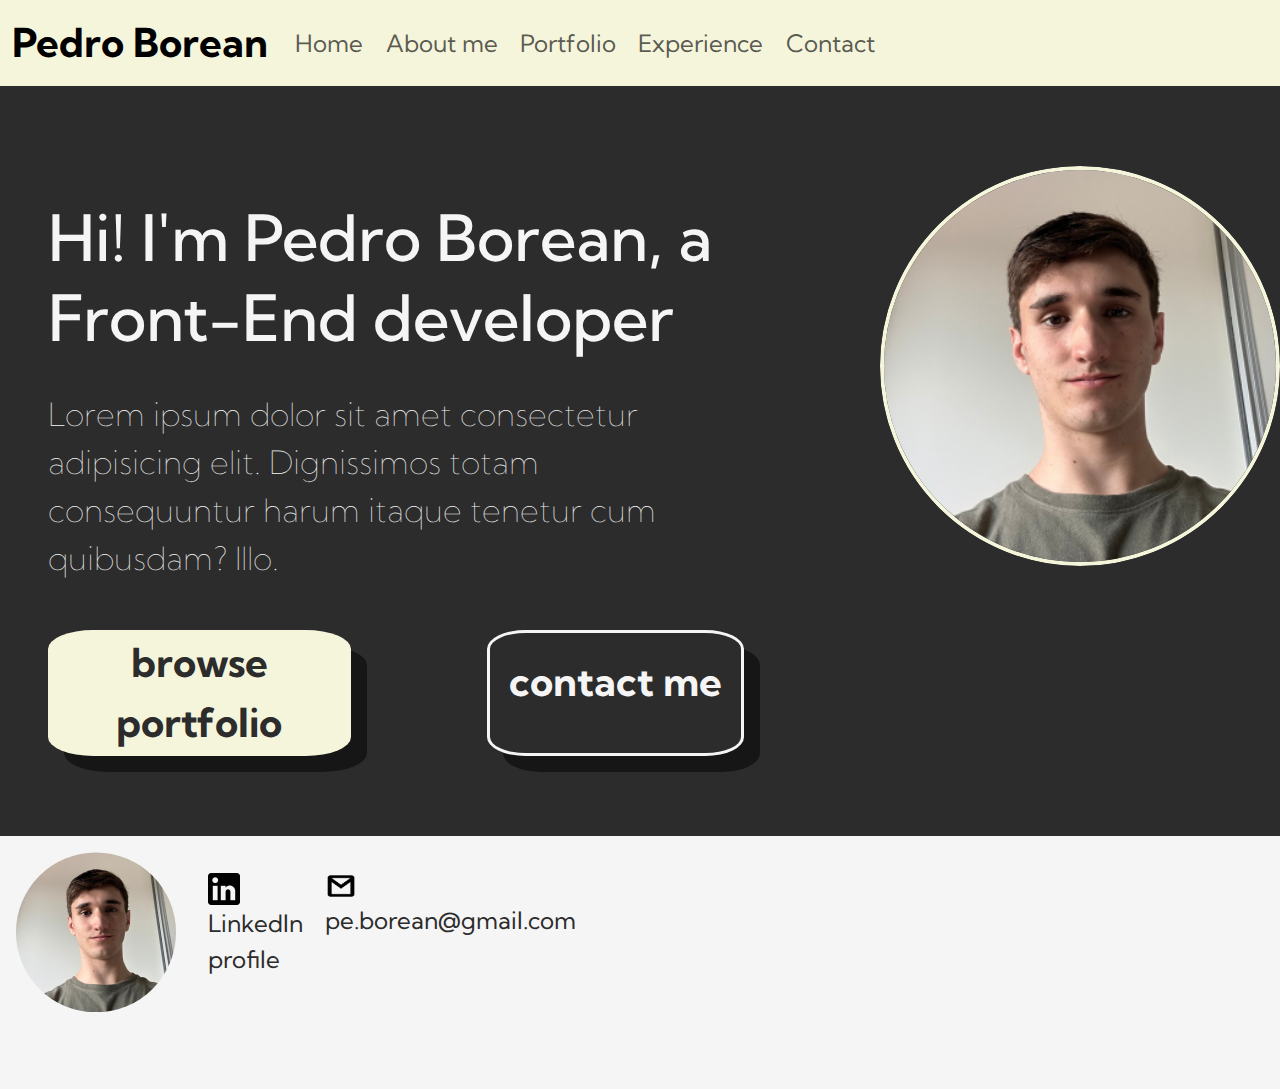
==== commit 0b863bbd: "2nda entrega completa" ====
--- a/index.html
+++ b/index.html
@@ -60,7 +60,7 @@
 
         <!-- Text section -->
         <section class="index-text-section">
-          <h2 class="index-tittle-desktop">Hi! I'm <b>Pedro Borean</b>, a <b>Front-End </b>developer</h2>
+          <h2 class="index-tittle-desktop">Hi! I'm Pedro Borean, a Front-End developer</h2>
             <div class="index-text-caption">
                 <p>Lorem ipsum dolor sit amet consectetur adipisicing elit. Dignissimos totam consequuntur harum itaque tenetur cum quibusdam? Illo.</p>
             </div>
@@ -79,6 +79,7 @@
             </div>
         </section>
       </section>
+    </main>
         <!-- Footer -->
         <footer>
           <div>
@@ -104,7 +105,6 @@
           </div>
           <p class="all-rights-reserved">All rights reserved.</p>
         </footer>
-    </main>
 </body>
 
 <!-- Link to Bootstrap JS -->
--- a/css/main.css
+++ b/css/main.css
@@ -72,8 +72,7 @@
     display: grid;
     grid-template-areas: 
     "img link"
-    "img mail"
-    "arr arr";
+    "img mail";
     grid-template-columns: 45% 55%;
 }
 
@@ -136,6 +135,13 @@
     height: 100%;
     background-color: #2C2C2C;
 }
+
+/* desktop tittle*/
+
+.index-tittle-desktop{
+    display: none;
+}
+
 
 /* Top of page */
 .top-index-img-tittle{
@@ -181,7 +187,6 @@
     grid-area: caption;
     line-height: 1.5rem;
 }
-
 
 
 /* Go to the "projects" page */
@@ -842,7 +847,6 @@
     
     /* Img */
     .top-index-img{
-        grid-area: img;
         height: 20rem;
         margin-right: 2rem;
         margin-top: 3rem;
@@ -870,7 +874,6 @@
     /* New tittle */
     .index-tittle-desktop{
         display: none;
-        grid-area: tittle;
     }
     
     /* Text */
@@ -1053,16 +1056,112 @@
     .project-example-page-img{
         height: 15rem;
     }
-
-
-
-
-
-
-
     
+}
+
+
+
+
+@media screen and (min-width:1024px){
+
+    /* Index */
+
+    .index-main{
+        display: grid;
+        grid-template-areas: 
+        "text img"
+        "button1 button2";
+    }
+
+    /* Hidding the other tittle */
+
+    .top-index-tittle{
+        display: none;
+    }
+
+    /* img */
+
+    .top-index-img{
+        height: 25rem;
+        margin: 5rem;
+    }
+
+    /* Text section */
+    .index-text-section{
+        grid-area: text;
+        display: grid;
+        grid-template-areas: 
+        "tittle tittle"
+        "body body"
+        "button1 button2";
+        justify-content: center;
+    }
+
+
+    /* Tittle */
+    .index-tittle-desktop{
+        display: flex;
+        grid-area: tittle;
+        margin: 7rem 0 2rem 3rem;
+        font-size: 4rem;
+        line-height: 5rem;
+        width: 45rem;
+    }
+
+    /* text */
+    .index-text-caption{
+        grid-area: body;
+        text-align: left;
+        font-size: 2rem;
+        line-height: 3rem;
+        font-weight: lighter;
+        margin-left: 3rem;
+    }
+
+
+    /* Go to the "projects" page */
+    .go-to-project-page{
+        grid-area: button1;
+        margin-left: 3rem;
+    }
+
     
+    /* go to contact page */
+    .go-to-contact-page{
+        grid-area: button2;
+        display: flex;
+        align-content: center;
+    }
+
+
 
     
-    
-}+
+
+
+
+
+    /* About me */
+
+    .about-me-page-img-tittle{
+        display: flex;
+        flex-direction: row;
+        justify-content: center;
+        gap: 10rem;
+    }
+
+
+    /* tittle */
+    .about-me-page-tittle{
+        font-size: 6rem;
+        margin-top: 3rem;
+    }
+
+    /* img */
+
+    .about-me-page-img{
+        height: 25rem;
+        width: 25rem;
+    }
+
+}
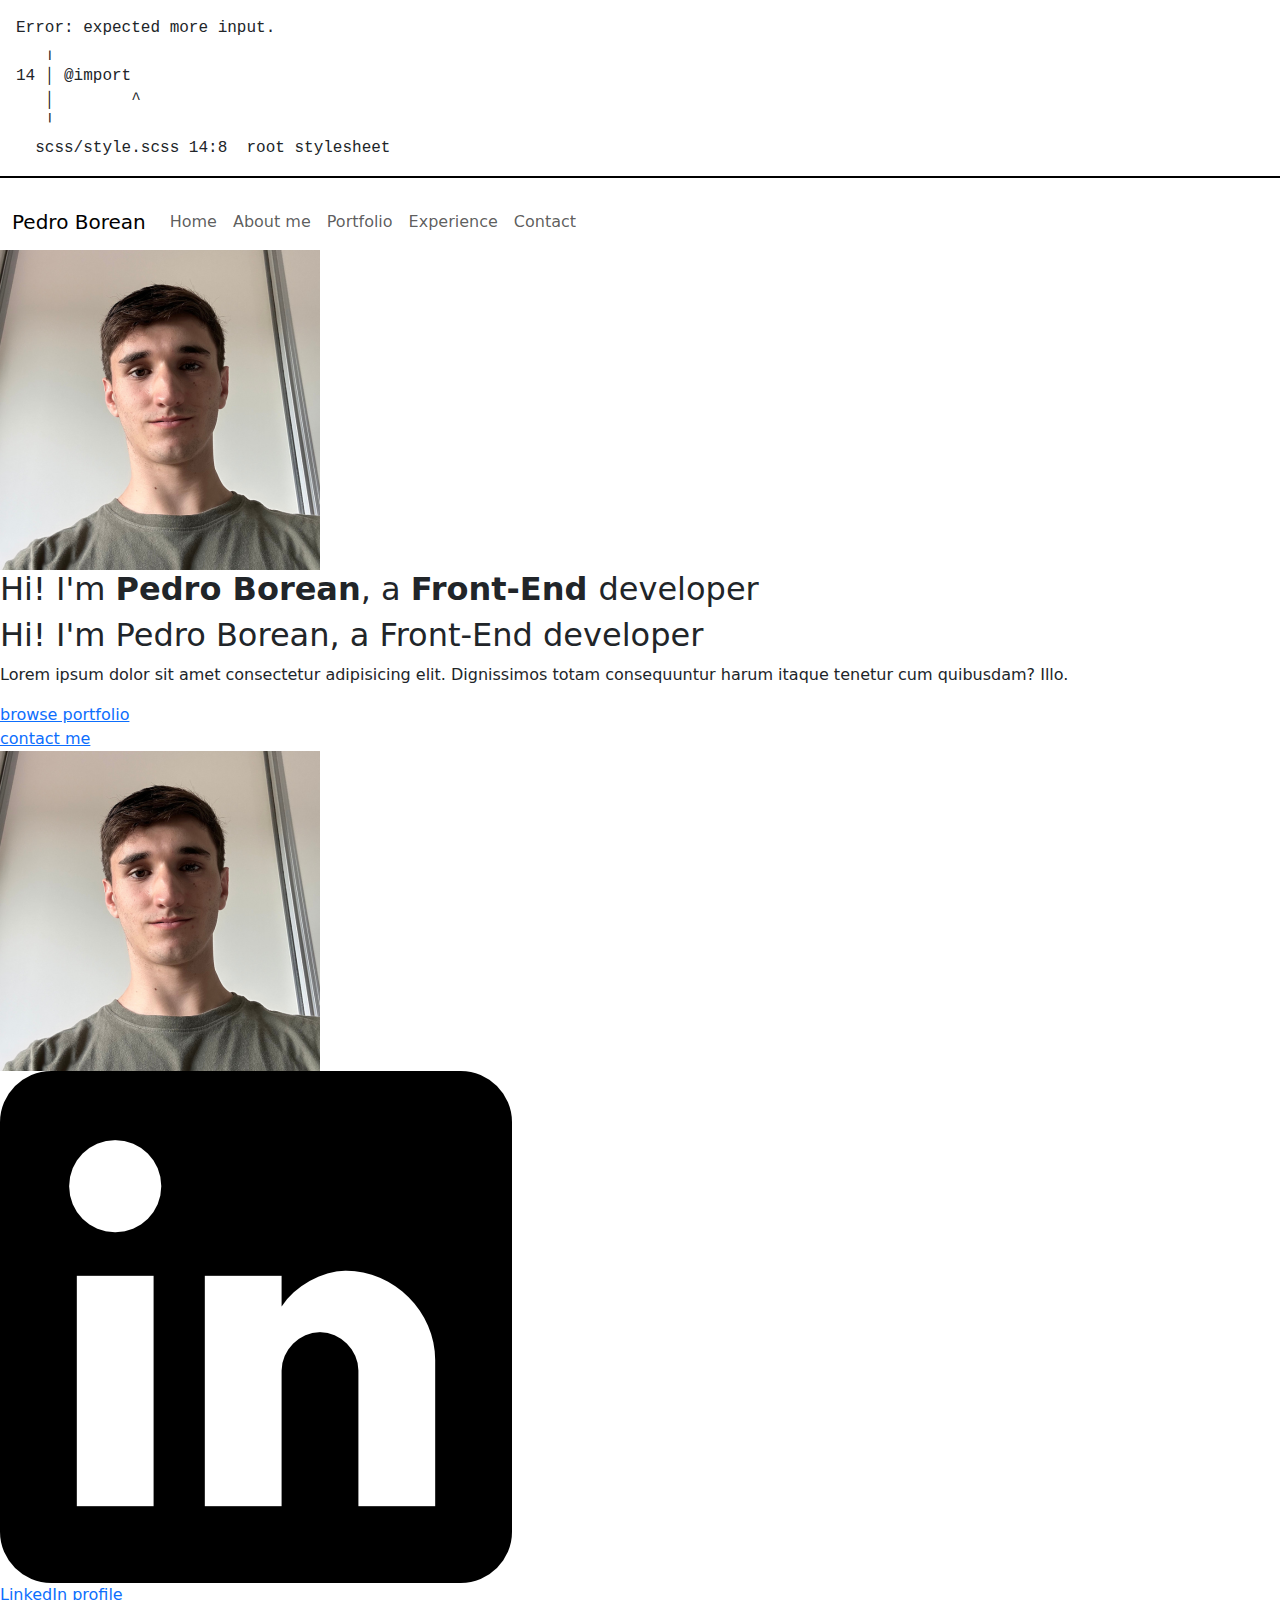
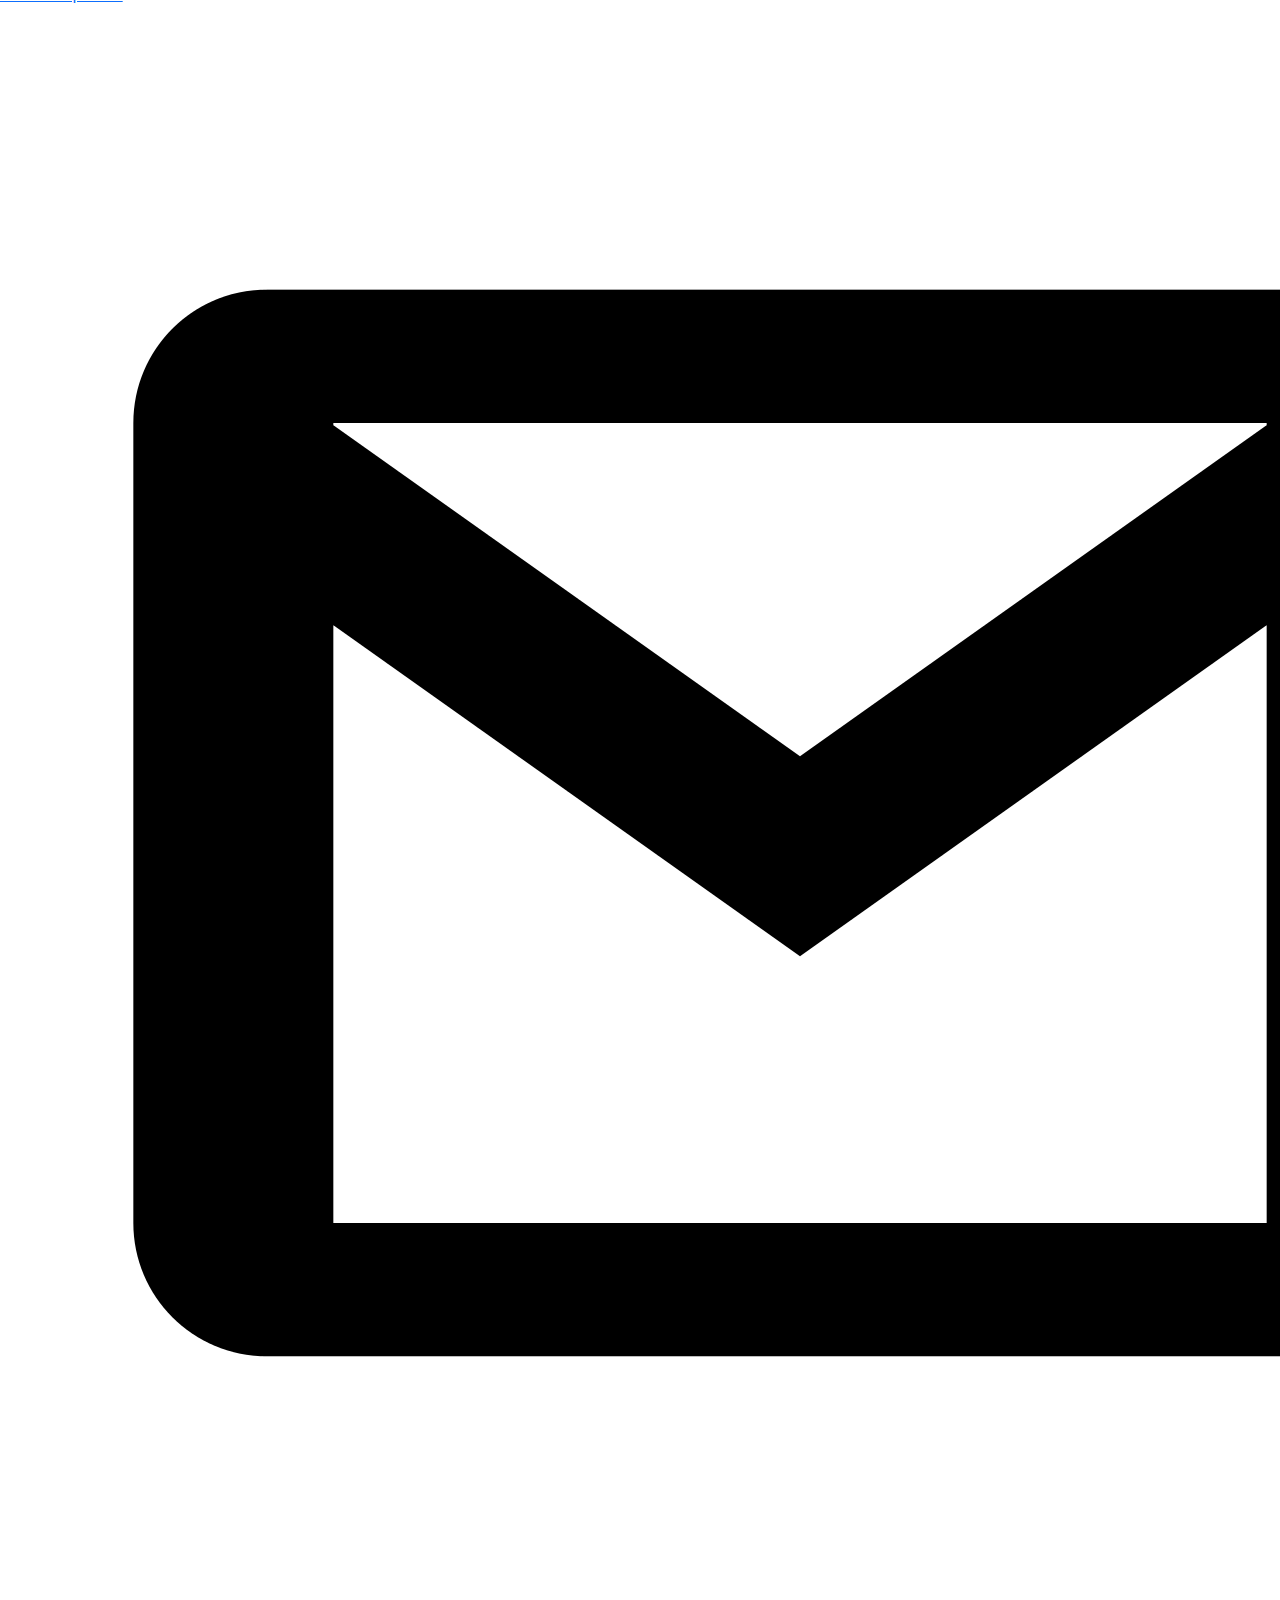
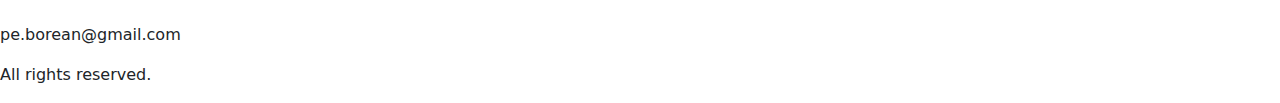
==== commit 2cd8d01f: "mobile styles done, header and footer's styles for tablet done. Some colors and mixins added too" ====
--- a/index.html
+++ b/index.html
@@ -50,8 +50,7 @@
           </nav>
     </header>
 
-    <main>
-      <section class="index-main">
+    <main class="index-main">
         <!-- Top of page -->
         <div class="top-index-img-tittle">
             <img src="./img/foto-propia.png" alt="Pedro Borean's face photo" class="top-index-img">
@@ -78,11 +77,11 @@
                     </a>
             </div>
         </section>
-      </section>
+
     </main>
+
         <!-- Footer -->
-        <footer>
-          <div>
+    <footer>
             <img src="./img/foto-propia.png" alt="Pedro Borean's photo" class="footer-self-photo">
 
             <!-- Linkedin link -->
@@ -95,18 +94,15 @@
 
             <!-- Gmail link -->
             <div class="footer-mail-logo">
-              <a href="">
                   <img src="./img/gmail-logo.png" alt="mail logo" class="mail-logo">
                   <p>
                     pe.borean@gmail.com
                   </p>
-              </a>
-            </div>  
-          </div>
+            </div> 
           <p class="all-rights-reserved">All rights reserved.</p>
-        </footer>
-</body>
+    </footer>
+  </body>
 
-<!-- Link to Bootstrap JS -->
-<script src="https://cdn.jsdelivr.net/npm/bootstrap@5.3.3/dist/js/bootstrap.bundle.min.js" integrity="sha384-YvpcrYf0tY3lHB60NNkmXc5s9fDVZLESaAA55NDzOxhy9GkcIdslK1eN7N6jIeHz" crossorigin="anonymous"></script>
+  <!-- Link to Bootstrap JS -->
+  <script src="https://cdn.jsdelivr.net/npm/bootstrap@5.3.3/dist/js/bootstrap.bundle.min.js" integrity="sha384-YvpcrYf0tY3lHB60NNkmXc5s9fDVZLESaAA55NDzOxhy9GkcIdslK1eN7N6jIeHz" crossorigin="anonymous"></script>
 </html>--- a/css/main.css
+++ b/css/main.css
@@ -1,1167 +1,17 @@
+/* Error: expected more input.
+ *    ,
+ * 14 | @import
+ *    |        ^
+ *    '
+ *   scss/style.scss 14:8  root stylesheet */
 
-*{
-    margin: 0;
-    padding: 0;
-    box-sizing: border-box;
-    font-family: "Kumbh Sans";
+body::before {
+  font-family: "Source Code Pro", "SF Mono", Monaco, Inconsolata, "Fira Mono",
+      "Droid Sans Mono", monospace, monospace;
+  white-space: pre;
+  display: block;
+  padding: 1em;
+  margin-bottom: 1em;
+  border-bottom: 2px solid black;
+  content: "Error: expected more input.\a    \2577 \a 14 \2502  @import\a    \2502         ^\a    \2575 \a   scss/style.scss 14:8  root stylesheet";
 }
-
-/* Quiting every <a> underline */
-a{
-    text-decoration: none;
-}
-
-
-
-
-
-/* Header's styles */
-
-header{
-    background-color: #F5F5DC;
-    color: black;
-}
-/* Taking out the text's colors */
-
-header a{
-    color: #2C2C2C;
-}
-
-/* Tittle's styles */
-
-#nav-tittle{
-    font-family: "Kumbh Sans" ; 
-    font-weight: bolder;
-}
-
-/* Item's styles */
-
-#nav-items-styles:hover{
-    background-color: #2C2C2C;
-    width: fit-content;
-    height: fit-content;
-    border-radius: 0.5rem;
-}
-
-#nav-items-link:hover{
-    color:whitesmoke;
-}
-
-
-
-
-/* Main's styles */
-
-main{
-    background-color: #2C2C2C;
-    color: whitesmoke;
-}
-
-main a{
-    color: whitesmoke;
-}
-
-
-
-
-/* Footer */
-footer{
-    background-color: whitesmoke;
-    color: #2C2C2C;
-    height: fit-content;
-    display: grid;
-    grid-template-areas: 
-    "img link"
-    "img mail";
-    grid-template-columns: 45% 55%;
-}
-
-footer a{
-    color: #2C2C2C;
-}
-
-/* My photo */
-.footer-self-photo{
-    clip-path: circle(50% at 50% 50%);
-    height: 9rem;
-    margin: 1rem 1rem .8rem;
-    grid-area: img;
-}
-
-/* LinkedIn's image + link */
-
-.linkedin-image-link{
-    grid-area: link;
-    margin-top: 2rem;
-    width: fit-content;
-}
-
-/* LinkedIn's image */
-.linkedin-image{
-   height: 1.2rem ;
-}
-
-/* Mail + Logo */
-.footer-mail-logo{
-    width: fit-content;
-    grid-area: mail;
-}
-
-/* Mail logo */
-.mail-logo{
-    height: 1rem;
-}
-
-.all-rights-reserved{
-    grid-area: arr;
-    display: grid;
-    align-content: center;
-    justify-content: center;
-}
-
-
-
-
-
-
-
-
-
-
-
-/* Index */
-
-.index-main{
-    height: 100%;
-    background-color: #2C2C2C;
-}
-
-/* desktop tittle*/
-
-.index-tittle-desktop{
-    display: none;
-}
-
-
-/* Top of page */
-.top-index-img-tittle{
-    display: flex;
-    flex-wrap: wrap;
-    justify-content: center;
-}
-
-/* Img */
-.top-index-img{
-    clip-path: circle(50% at 50% 50%);
-    height: 13rem;
-    margin-top: 2rem;
-    border-radius: 50%;
-    border: 0.25rem solid #F5F5DC;
-}
-
-/* Tittle */
-.top-index-tittle{
-    margin: 2rem 1.2rem 0 1.2rem;
-    font-size: 1.8rem;
-    text-align: center;
-    line-height: 2rem;
-    font-weight: 100;
-}
-
-.top-index-tittle b{
-    font-size: 2.3rem;
-    font-weight: 500;
-}
-
-/* Text section */
-.index-text-section{
-display: grid;
-grid-template-areas: 
-"caption caption caption"
-"portfolio none contact";
-}
-
-/* Caption */
-.index-text-caption{
-    margin: 3rem 2.2rem 2rem 2.2rem;
-    grid-area: caption;
-    line-height: 1.5rem;
-}
-
-
-/* Go to the "projects" page */
-
-.go-to-project-page{
-    background-color: #F5F5DC;
-    margin: 0 0 3rem 1.5rem;
-    padding: .2rem;
-    border-radius: 15%;
-    box-shadow: .5rem .5rem rgba(0,0,0,0.5);
-    grid-area: portfolio;
-}
-
-.go-to-project-page-text{
-    color: #2C2C2C ;
-    font-weight: 700;
-}
-
-.go-to-project-page:hover{
-    box-shadow: 0 0 0 .5rem rgba(0,0,0,0.5);
-    padding: .3rem;
-}
-
-/* Go to contact page */
-.go-to-contact-page{
-    color: whitesmoke;
-    padding: .2rem;
-    border-radius: 15%;
-    border: solid whitesmoke .2rem;
-    grid-area: contact;
-    box-shadow: .5rem .5rem rgba(0,0,0,0.5);
-    margin: 0 1.5rem 3rem 0;
-}
-.go-to-contact-page:hover{
-    box-shadow: 0 0 0 .5rem rgba(0,0,0,0.5);
-    background-color: whitesmoke;
-    border: #2C2C2C;
-    color: #2C2C2C;
-    padding: .3rem;
-}
-
-.go-to-contact-page-text{
-    color: whitesmoke;
-    font-weight: 700;
-    padding: 1rem;
-}
-
-.go-to-contact-page-text:hover{
-    color: #2C2C2C;
-}
-
-
-
-
-
-
-
-
-
-
-
-
-
-
-
-
-
-/* About me page */
-
-/* Top of the page */
-
-.about-me-page-img-tittle{
-    display: flex;
-    flex-direction: column;
-    align-items: center;
-}
-
-/* Img */
-.about-me-page-img{
-    clip-path: circle(50% at 50% 50%);
-    height: 10rem;
-    width: 10rem;
-    margin: .9rem;
-    box-shadow: .5rem .5rem rgba(0,0,0,0.5);
-}
-
-/* Tittle */
-.about-me-page-tittle{
-    margin: 1rem;
-    font-size: 4rem;
-    font-weight: lighter;
-    background-color:#F5F5DC;
-    color: #2C2C2C;
-    border-radius: 10%;
-    width: 15rem;
-    text-align: center;
-    box-shadow: .5rem .5rem rgba(0,0,0,0.5);
-}
-
-.about-me-page-tittle b{
-    font-weight: bolder;
-}
-/* Text */
-.about-me-page-text{
-    line-height: 3rem;
-    margin: 2rem 2rem 0 2rem;
-    font-size: x-large;
-    font-stretch: extra-condensed;
-}
-
-
-
-
-
-
-
-
-
-
-
-
-
-
-/* Project's Page */
-
-.project-page{
-    display: flex;
-    flex-direction: column;
-    align-items: center;
-}
-
-/* Project page's styles */
-
-.project-page-tittle{
-    font-size: 3rem;
-    margin-top: 1rem;
-    margin-bottom: 1.7rem;
-    border-bottom: solid whitesmoke;
-    font-weight: bolder;
-}
-
-
-
-
-/* Proyect 1's styles */
-.project-1-page{
-    display: flex;
-    flex-direction: column;
-    gap: 1rem;
-    align-items: center;
-    background-color: #F5F5DC;
-    color: #2C2C2C;
-    box-shadow: .5rem .5rem rgba(0,0,0,0.5);
-    margin: 1rem;
-    padding: 1rem;
-}
-
-/* tittle */
-.project-1-page-tittle{
-    color: #2C2C2C;
-    margin-bottom: 1rem;
-    font-size: 1.7rem;
-    font-weight: bold;
-}
-
-/* Img's style */
-.project-1-page-img{
-    height: 5rem;
-    border-radius: 10%;
-    box-shadow: .5rem .5rem rgba(0,0,0,0.5);
-    grid-area: img;
-}
-
-/* tech list */
-.project-1-page-tech{
-    margin-top: .25rem;
-    padding: 5px;
-    list-style: none;
-    display: flex;
-    flex-wrap: nowrap;
-    flex-direction: row;
-    justify-content: space-around;
-    font-size: 1rem;
-}
-
-/* tech list items */
-.project-1-page-tech li {
-    border-bottom: solid #2C2C2C;
-    border-width: 2px;
-}
-
-/* text */
-.project-1-page-text{
-    grid-area: text;
-    line-height: 45px;
-    font-size: 1rem;
-}
-
-
-/* go to project button */
-.project-1-page-go-to-project{
-    display: inline-block;
-    background-color: whitesmoke;
-    padding: .2rem;
-    border-radius: 15%;
-    box-shadow: .5rem .5rem rgba(0,0,0,0.5);
-}
-
-.project-1-page-go-to-project-text{
-    color: #2C2C2C ;
-    font-weight: 700;
-}
-
-.project-1-page-go-to-project:hover{
-    box-shadow: 0 0 0 .5rem rgba(0,0,0,0.5);
-    padding: .3rem;
-}
-
-
-
-
-
-/* Proyect 2's styles */
-.project-2-page{
-    display: flex;
-    flex-direction: column;
-    gap: 1rem;
-    align-items: center;
-    background-color: #F5F5DC;
-    color: #2C2C2C;
-    box-shadow: .5rem .5rem rgba(0,0,0,0.5);
-    margin: 1rem;
-    padding: 1rem;
-}
-
-/* tittle */
-.project-2-page-tittle{
-    color: #2C2C2C;
-    margin-bottom: 1rem;
-    font-size: 1.7rem;
-    font-weight: bold;
-}
-
-/* Img's style */
-.project-2-page-img{
-    height: 5rem;
-    border-radius: 10%;
-    box-shadow: .5rem .5rem rgba(0,0,0,0.5);
-    grid-area: img;
-}
-
-/* tech list */
-.project-2-page-tech{
-    margin-top: .25rem;
-    padding: 5px;
-    list-style: none;
-    display: flex;
-    flex-wrap: nowrap;
-    flex-direction: row;
-    justify-content: space-around;
-    font-size: 1rem;
-}
-
-/* tech list items */
-.project-2-page-tech li {
-    border-bottom: solid #2C2C2C;
-    border-width: 2px;
-}
-
-/* text */
-.project-2-page-text{
-    grid-area: text;
-    line-height: 45px;
-    font-size: 1rem;
-}
-
-
-/* go to project button */
-.project-2-page-go-to-project{
-    display: inline-block;
-    background-color: whitesmoke;
-    padding: .2rem;
-    border-radius: 15%;
-    box-shadow: .5rem .5rem rgba(0,0,0,0.5);
-}
-
-.project-2-page-go-to-project-text{
-    color: #2C2C2C ;
-    font-weight: 700;
-}
-
-.project-2-page-go-to-project:hover{
-    box-shadow: 0 0 0 .5rem rgba(0,0,0,0.5);
-    padding: .3rem;
-}
-
-
-
-
-
-
-
-
-
-
-
-
-
-
-
-/* Project example */
-
-.work-example-page{
-    display: flex;
-    flex-direction: column;
-    align-items: center;
-}
-
-
-/* Tittle */
-.project-example-page-tittle{
-    display: inline-block;
-    font-size: 3rem;
-    margin: 1rem 0 1.5rem 1rem;
-    border-bottom: solid whitesmoke;
-}
-
-/* subheadings */
-
-.project-example-page-subheading{
-    font-size: 2rem;
-    margin: 1rem;
-}
-
-/* summary text */
-
-.project-example-page-text{
-    line-height: 50px;
-    font-size: x-large;
-    font-stretch: extra-condensed;
-    margin: 2rem;
-}
-
-
-/* Img */
-
-.project-example-page-img{
-    height: 12rem;
-    margin-bottom: 3rem;
-}
-
-
-
-
-
-
-
-
-
-
-
-
-
-
-
-
-
-
-/* Experience page's styles */
-
-.experience-page{
-    display: flex;
-    flex-direction: column;
-    align-items: center;
-}
-
-/* Experience section */
-
-.experience-page-tittle{
-    font-size: 3rem;
-    margin-top: 1rem;
-    margin-bottom: 1.7rem;
-    border-bottom: solid whitesmoke;
-    font-weight: bolder;
-}
-
-
-/* Experience 1 */
-.experience-page-1{
-    display: flex;
-    flex-direction: column;
-    align-items: center;
-}
-
-/* tittle */
-.experience-1-page-tittle{
-    font-size: 2rem;
-    margin-top: 1rem;
-    margin-bottom: 1rem;
-}
-
-/* Img + text */
-.experience-1-page-img-text{
-    display: flex;
-    flex-wrap: nowrap;
-    flex-direction: row;
-}
-
-/* Img */
-.experience-1-page-img{
-    width: 5rem;
-    height: 5rem;
-    background-color: whitesmoke;
-    margin-left: 1rem;
-}
-
-/* text */
-.experience-1-page-text{
-    margin-left: 1rem;
-    margin-right: .5rem;
-    text-align: top;
-    line-height: 20px;
-    font-size: 1rem;
-}
-
-
-
-/* Experience 2 */
-.experience-page-2{
-    margin: 2rem 0 2rem 0;
-    display: flex;
-    flex-direction: column;
-    align-items: center;
-}
-
-/* tittle */
-.experience-2-page-tittle{
-    
-    font-size: 2rem;
-    margin-top: 1rem;
-    margin-bottom: 1rem;
-}
-
-/* Img + text */
-.experience-2-page-img-text{
-    display: flex;
-    flex-wrap: nowrap;
-    flex-direction: row;
-}
-
-/* Img */
-.experience-2-page-img{
-    width: 5rem;
-    height: 5rem;
-    background-color: whitesmoke;
-    margin-left: 1rem;
-}
-
-/* text */
-.experience-2-page-text{
-    margin-left: 1rem;
-    margin-right: .5rem;
-    text-align: top;
-    line-height: 20px;
-    font-size: 1rem;
-}
-
-
-
-
-
-
-
-
-
-
-
-
-
-/* Contact Page */
-
-.contact-page{
-    display: grid;
-    grid-template-areas: 
-    "tittle "
-    "name"
-    "email"
-    "message";
-}
-
-/* tittle */
-
-.contact-tittle{
-    grid-area: tittle;
-    font-size: 4rem;
-    margin: 2rem;
-}
-
-
-/* fieldset */
-
-fieldset{
-    margin-bottom: 30px;
-    display: flex;
-    flex-direction: column;
-    justify-content: space-around;
-}
-
-/* Name + Email */
-
-.name-email{
-    justify-content: left;
-    gap: 1rem;
-}
-
-/* Name */
-.name-div{
-    grid-area: name;
-    margin-left: 1rem;
-}
-
-.name-label{
-    display: inline-block;
-    font-size: 20px;
-    margin-bottom: 20px;
-    border-bottom: solid whitesmoke;
-}
-
-.name-input{
-    height: 2rem;
-    width: 15rem;
-}
-
-
-/* Email */
-.email-div{
-    grid-area: email;
-    margin-left: 1rem;
-}
-
-.email-label{
-    display: inline-block;
-    font-size: 20px;
-    margin-bottom: 20px;
-    border-bottom: solid whitesmoke;
-}
-
-.email-input{
-    height: 2rem;
-    width: 18rem;
-    margin-right: .5rem;
-}
-
-/* Message */
-
-.message-div{
-    grid-area: message;
-}
-
-.message-label{
-    display: inline-block;
-    font-size: 25px;
-    border-bottom: solid whitesmoke;
-    margin-left: 25px;
-}
-
-.message-input{
-    height: 10rem;
-    width: 20rem;
-    margin: 1rem;
-}
-
-
-
-
-
-
-
-
-
-
-
-
-
-/* Tablet styles */
-
-@media screen and (min-width:600px){
-    /* Header styles */
-
-    /* tittle */
-    #nav-tittle{
-        font-size: 2.5rem;
-    }
-
-    /* items */
-    #nav-items-styles{
-            font-size: 1.5rem;
-            padding: 0.2rem;
-        }
-
-
-
-    /* Footer */
-    footer div{
-        display: flex;
-        flex-direction: row;
-        align-items: center;
-        gap: 1rem;
-    }
-    /* img */
-    .footer-self-photo{
-        height: 10rem;
-    }
-    
-    /* linkedin img + txt */
-    .linkedin-image-link{
-        margin: 0;
-        font-size: 1.5rem;
-    }
-
-    /* img */
-    .linkedin-image{
-        display: inline-block;
-        height: 2rem ;
-    }
-
-    /* mail */
-
-    .footer-mail-logo{
-        margin: 0;
-        font-size: 1.5rem;
-        margin-bottom: 2.7rem;
-    }
-
-    .mail-logo{
-        height: 2rem ;
-    }
-
-
-
-
-
-
-
-
-
-
-
-
-    /* Index styles */
-
-    .index-main{
-        display: flex;
-        flex-direction: column;
-        gap: 2rem;
-    }
-
-    
-    /* Img */
-    .top-index-img{
-        height: 20rem;
-        margin-right: 2rem;
-        margin-top: 3rem;
-    }
-
-    /* tittle desabled */
-    .top-index-tittle{
-        font-size: 5rem;
-        line-height: 5rem;
-    }
-
-    .top-index-tittle b{
-        font-size: 5rem;
-    }
-
-    /* text section */
-    .index-text-section{
-        display: grid;
-        grid-template-areas:
-        "tittle tittle"
-        "body body"
-        "cm bp";
-    }
-
-    /* New tittle */
-    .index-tittle-desktop{
-        display: none;
-    }
-    
-    /* Text */
-    .index-text-caption{
-        grid-area: body;
-        margin-top: 0;
-        font-size: 1.6rem;
-        line-height: 2.3rem;
-        text-align: center;
-    }
-
-    /* buttons */
-    .go-to-project-page{
-        grid-area: bp;
-        font-size: 2.5rem;
-        margin-right: 4rem;
-        text-align: center;
-        box-shadow: 1rem 1rem rgba(0,0,0,0.5);
-    }
-
-    .go-to-contact-page{
-        grid-area: cm;
-        font-size: 2.5rem;
-        margin-left: 4.5rem;
-        text-align: center;
-        box-shadow: 1rem 1rem rgba(0,0,0,0.5);
-    }
-
-
-
-
-
-
-
-
-
-    /* About me */
-
-    /* Img */
-    .about-me-page-img{
-        height: 20rem;
-        width: 20rem;
-        margin-top: 3rem;
-        border-radius: 50%;
-        border: 0.25rem solid #F5F5DC;
-    }
-
-
-    /* tittle */
-    .about-me-page-tittle{
-        width: 30rem;
-        font-size: 7rem;
-        box-shadow: 2rem 2rem rgba(0,0,0,0.5);
-    }
-
-    .about-me-page-text{
-        font-size: 1.6rem;
-        line-height: 3rem;
-        padding: 5rem ;
-    }
-
-
-
-
-
-
-
-
-    /* Portfolio */
-    .projects-cards{
-        display: flex;
-        flex-direction: column;
-        align-items: center;
-    }
-
-    /* Project 1 Styles */
-    .project-1-page{
-        width: 85%;
-        display: grid;
-        grid-template-areas: 
-        "tittle img-tech"
-        "description description"
-        "cta-button cta-button";
-    }
-
-    /* tittle */
-    .project-1-page-tittle{
-        grid-area: tittle;
-        font-size: 4rem;
-        margin: 2rem;
-    }
-
-    /* img + tech */
-    .project-1-page-img-tech{
-        grid-area: img-tech;
-    }
-
-    /* img */
-    .project-1-page-img{
-        height: 13rem;
-        width: 22rem;    
-    }
-
-    /* text */
-    .project-1-page-text{
-        grid-area: description;
-        font-size: 1.5rem;
-    }
-
-    /* button */
-    .project-1-page-go-to-project{
-        grid-area: cta-button;
-    }
-
-
-
-
-
-    /* Project 2 Styles */
-    .project-2-page{
-        width: 85%;
-        display: grid;
-        grid-template-areas: 
-        "tittle img-tech"
-        "description description"
-        "cta-button cta-button";
-    }
-
-    /* tittle */
-    .project-2-page-tittle{
-        grid-area: tittle;
-        font-size: 4rem;
-        margin: 2rem;
-    }
-
-    /* img + tech */
-    .project-2-page-img-tech{
-        grid-area: img-tech;
-    }
-
-    /* img */
-    .project-2-page-img{
-        height: 13rem;
-        width: 22rem;    
-    }
-
-    /* text */
-    .project-2-page-text{
-        grid-area: description;
-        font-size: 1.5rem;
-    }
-
-    /* button */
-    .project-2-page-go-to-project{
-        grid-area: cta-button;
-    }
-
-
-
-
-
-
-
-
-
-    /* Project example */
-
-    .project-example-page-tittle{
-        font-size: 4rem;
-    }
-
-    .project-example-page-subheading{
-            font-size:3rem;
-        }
-
-    .project-example-page-text{
-            font-size: 2rem;
-        }
-
-    .project-example-page-img{
-        height: 15rem;
-    }
-    
-}
-
-
-
-
-@media screen and (min-width:1024px){
-
-    /* Index */
-
-    .index-main{
-        display: grid;
-        grid-template-areas: 
-        "text img"
-        "button1 button2";
-    }
-
-    /* Hidding the other tittle */
-
-    .top-index-tittle{
-        display: none;
-    }
-
-    /* img */
-
-    .top-index-img{
-        height: 25rem;
-        margin: 5rem;
-    }
-
-    /* Text section */
-    .index-text-section{
-        grid-area: text;
-        display: grid;
-        grid-template-areas: 
-        "tittle tittle"
-        "body body"
-        "button1 button2";
-        justify-content: center;
-    }
-
-
-    /* Tittle */
-    .index-tittle-desktop{
-        display: flex;
-        grid-area: tittle;
-        margin: 7rem 0 2rem 3rem;
-        font-size: 4rem;
-        line-height: 5rem;
-        width: 45rem;
-    }
-
-    /* text */
-    .index-text-caption{
-        grid-area: body;
-        text-align: left;
-        font-size: 2rem;
-        line-height: 3rem;
-        font-weight: lighter;
-        margin-left: 3rem;
-    }
-
-
-    /* Go to the "projects" page */
-    .go-to-project-page{
-        grid-area: button1;
-        margin-left: 3rem;
-    }
-
-    
-    /* go to contact page */
-    .go-to-contact-page{
-        grid-area: button2;
-        display: flex;
-        align-content: center;
-    }
-
-
-
-    
-
-
-
-
-
-    /* About me */
-
-    .about-me-page-img-tittle{
-        display: flex;
-        flex-direction: row;
-        justify-content: center;
-        gap: 10rem;
-    }
-
-
-    /* tittle */
-    .about-me-page-tittle{
-        font-size: 6rem;
-        margin-top: 3rem;
-    }
-
-    /* img */
-
-    .about-me-page-img{
-        height: 25rem;
-        width: 25rem;
-    }
-
-}
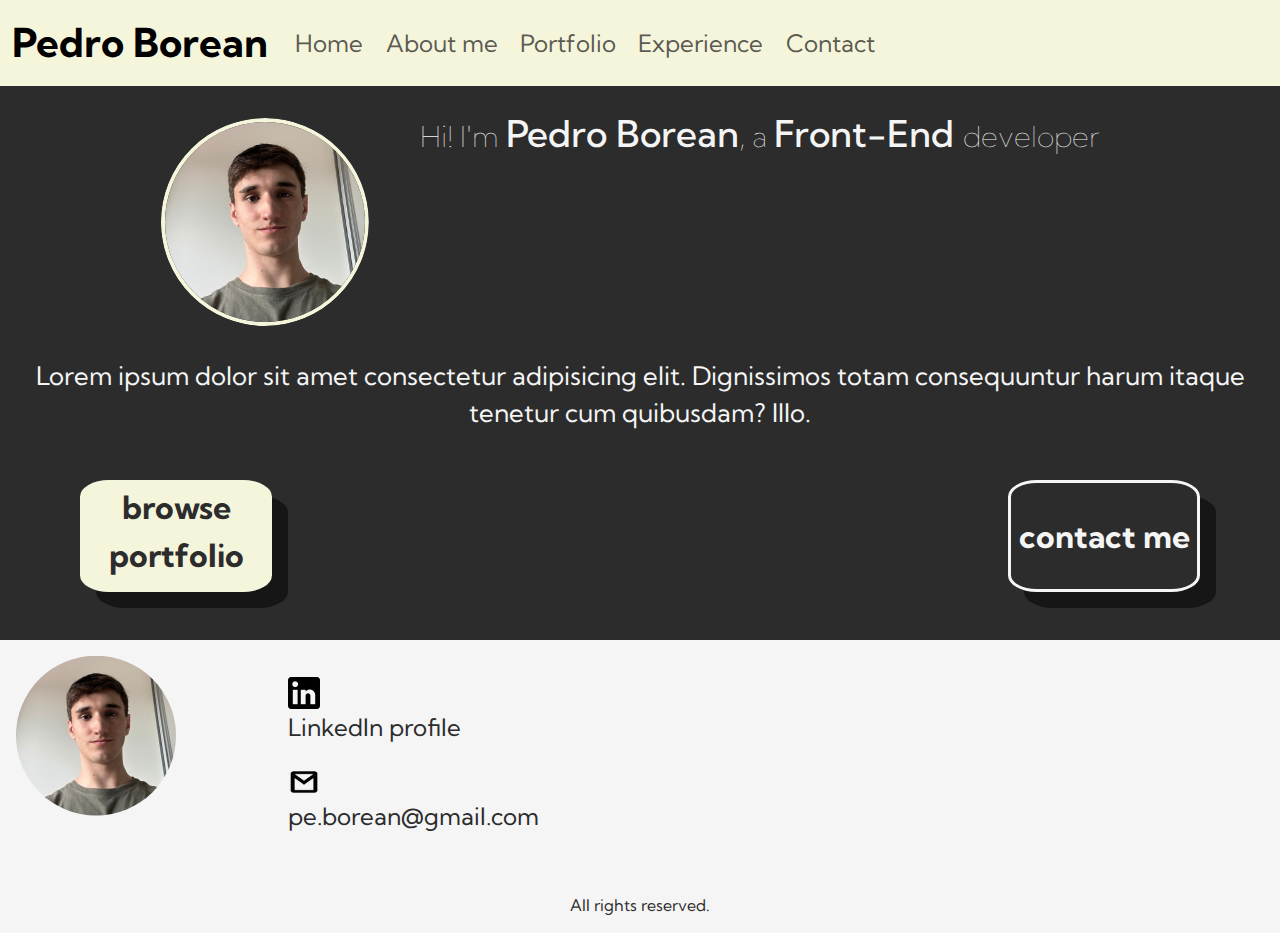
==== commit 80504855: "SEO optimized, no lorem text" ====
--- a/index.html
+++ b/index.html
@@ -3,7 +3,9 @@
   <head>
     <meta charset="UTF-8">
     <meta name="viewport" content="width=device-width, initial-scale=1.0">
-    <title>Pedro Borean - Portfolio</title>
+    <meta name="description" content="Pedro Borean is a Front-End developer with a passion for creating dynamic, responsive web applications. Explore his portfolio to see projects built with HTML, CSS, and JavaScript, and connect with him to discuss collaboration opportunities.">
+
+    <title>Pedro Borean</title>
 
     <!-- Link to bootstrap -->
     <link href="https://cdn.jsdelivr.net/npm/bootstrap@5.3.3/dist/css/bootstrap.min.css" rel="stylesheet" integrity="sha384-QWTKZyjpPEjISv5WaRU9OFeRpok6YctnYmDr5pNlyT2bRjXh0JMhjY6hW+ALEwIH" crossorigin="anonymous">
--- a/css/main.css
+++ b/css/main.css
@@ -1,17 +1,662 @@
-/* Error: expected more input.
- *    ,
- * 14 | @import
- *    |        ^
- *    '
- *   scss/style.scss 14:8  root stylesheet */
-
-body::before {
-  font-family: "Source Code Pro", "SF Mono", Monaco, Inconsolata, "Fira Mono",
-      "Droid Sans Mono", monospace, monospace;
-  white-space: pre;
-  display: block;
-  padding: 1em;
-  margin-bottom: 1em;
-  border-bottom: 2px solid black;
-  content: "Error: expected more input.\a    \2577 \a 14 \2502  @import\a    \2502         ^\a    \2575 \a   scss/style.scss 14:8  root stylesheet";
-}
+* {
+  margin: 0;
+  padding: 0;
+  box-sizing: border-box;
+  font-family: "Kumbh Sans";
+}
+
+/* Quiting every <a> underline */
+a {
+  text-decoration: none;
+}
+
+/* Header's styles */
+header {
+  background-color: #F5F5DC;
+  color: #2C2C2C;
+  /* Taking out the text's colors */
+}
+header a {
+  color: #2C2C2C;
+}
+header nav div {
+  /* Tittle's styles */
+}
+header nav div #nav-tittle {
+  font-family: "Kumbh Sans";
+  font-weight: bolder;
+}
+header nav div div ul #nav-items-styles:hover {
+  display: inline-block;
+  background-color: #2C2C2C;
+  width: fit-content;
+  height: fit-content;
+  border-radius: 0.5rem;
+  /* Item's links styles */
+}
+header nav div div ul #nav-items-styles:hover #nav-items-link:hover {
+  display: inline-block;
+  color: whitesmoke;
+}
+
+/* Main's styles */
+main {
+  background-color: #2C2C2C;
+}
+main a {
+  color: whitesmoke;
+}
+
+/* Footer */
+footer {
+  background-color: whitesmoke;
+  color: #2C2C2C;
+  height: fit-content;
+  display: grid;
+  grid-template-areas: "img link" "img mail" "arr arr";
+  grid-template-columns: 45% 55%;
+  /* text black */
+  /* My photo */
+  /* LinkedIn's image + link */
+  /* Mail + Logo */
+}
+footer a {
+  color: #2C2C2C;
+}
+footer .footer-self-photo {
+  clip-path: circle(50% at 50% 50%);
+  height: 9rem;
+  margin: 1rem 1rem 0.8rem;
+  grid-area: img;
+}
+footer .linkedin-image-link {
+  grid-area: link;
+  margin-top: 2rem;
+  width: fit-content;
+  /* LinkedIn's image */
+}
+footer .linkedin-image-link .linkedin-image {
+  height: 1.2rem;
+}
+footer .footer-mail-logo {
+  width: fit-content;
+  grid-area: mail;
+  /* Mail logo */
+}
+footer .footer-mail-logo .mail-logo {
+  height: 1rem;
+}
+footer .all-rights-reserved {
+  grid-area: arr;
+  display: grid;
+  align-content: center;
+  justify-content: center;
+}
+
+@media screen and (min-width: 600px) {
+  header nav div {
+    /* Header styles */
+    /* tittle */
+  }
+  header nav div #nav-tittle {
+    font-size: 2.5rem;
+  }
+  header nav div ul {
+    /* items */
+  }
+  header nav div ul #nav-items-styles {
+    font-size: 1.5rem;
+    padding: 0.2rem;
+  }
+  /* Footer */
+  footer {
+    grid-template-columns: 20% 80%;
+    /* img */
+    /* linkedin img + txt */
+    /* Mail */
+  }
+  footer .footer-self-photo {
+    height: 10rem;
+  }
+  footer .linkedin-image-link {
+    margin: 0;
+    font-size: 1.5rem;
+    margin-left: 2rem;
+    margin-top: 2rem;
+    /* img */
+  }
+  footer .linkedin-image-link .linkedin-image {
+    display: inline-block;
+    height: 2rem;
+  }
+  footer .footer-mail-logo {
+    margin: 0;
+    font-size: 1.5rem;
+    margin-bottom: 2.7rem;
+    margin-left: 2rem;
+  }
+  footer .footer-mail-logo .mail-logo {
+    height: 2rem;
+  }
+}
+/* Home */
+.index-main {
+  height: 100%;
+  background-color: #2C2C2C;
+  color: whitesmoke;
+  /* Top of page */
+  /* Text section */
+}
+.index-main .top-index-img-tittle {
+  display: flex;
+  flex-wrap: wrap;
+  justify-content: center;
+  /* Img */
+  /* Tittle */
+}
+.index-main .top-index-img-tittle .top-index-img {
+  clip-path: circle(50% at 50% 50%);
+  height: 13rem;
+  margin-top: 2rem;
+  border-radius: 50%;
+  border: 0.25rem solid #F5F5DC;
+}
+.index-main .top-index-img-tittle .top-index-tittle {
+  margin: 2rem 1.2rem 0 1.2rem;
+  font-size: 1.8rem;
+  text-align: center;
+  line-height: 2rem;
+  font-weight: 100;
+  /*bolder tittle*/
+}
+.index-main .top-index-img-tittle .top-index-tittle b {
+  font-size: 2.3rem;
+  font-weight: 500;
+}
+.index-main .index-text-section {
+  display: grid;
+  grid-template-areas: "caption caption caption" "portfolio none contact";
+  /* Desktop tittle */
+  /* Caption */
+  /* Go to the "projects" page */
+  /* Go to contact page */
+}
+.index-main .index-text-section .index-tittle-desktop {
+  display: none;
+}
+.index-main .index-text-section .index-text-caption {
+  margin: 3rem 2.2rem 2rem 2.2rem;
+  grid-area: caption;
+  line-height: 1.5rem;
+  text-align: center;
+}
+.index-main .index-text-section .go-to-project-page {
+  background-color: #F5F5DC;
+  margin: 0 0 3rem 1.5rem;
+  padding: 0.2rem;
+  border-radius: 15%;
+  box-shadow: 0.5rem 0.5rem rgba(0, 0, 0, 0.5);
+  grid-area: portfolio;
+  height: 2rem;
+  width: 9rem;
+  text-align: center;
+}
+.index-main .index-text-section .go-to-project-page .go-to-project-page-text {
+  color: #2C2C2C;
+  font-weight: 700;
+}
+.index-main .index-text-section .go-to-project-page:hover {
+  transition: 600ms;
+  box-shadow: 0 0 0 0.5rem rgba(0, 0, 0, 0.5);
+  transform: scale(1.08);
+  text-align: center;
+}
+.index-main .index-text-section .go-to-contact-page {
+  color: whitesmoke;
+  padding: 0.2rem;
+  border-radius: 15%;
+  margin-right: 1.5rem;
+  border: solid whitesmoke 0.2rem;
+  grid-area: contact;
+  box-shadow: 0.5rem 0.5rem rgba(0, 0, 0, 0.5);
+  height: 2rem;
+  width: 9rem;
+  text-align: center;
+  align-content: center;
+}
+.index-main .index-text-section .go-to-contact-page .go-to-contact-page-text {
+  color: whitesmoke;
+  font-weight: 700;
+}
+.index-main .index-text-section .go-to-contact-page:hover {
+  transition: 600ms;
+  box-shadow: 0 0 0 0.5rem rgba(0, 0, 0, 0.5);
+  transform: scale(1.08);
+  background-color: whitesmoke;
+  border: #2C2C2C;
+  color: #2C2C2C;
+  text-align: center;
+}
+.index-main .index-text-section .go-to-contact-page:hover .go-to-contact-page-text {
+  color: #2C2C2C;
+}
+
+@media screen and (min-width: 600px) {
+  .index-main {
+    display: flex;
+    flex-direction: column;
+    gap: 2rem;
+  }
+  .index-main div {
+    /* Img */
+    /* tittle desabled */
+  }
+  .index-main div .top-index-img {
+    height: 20rem;
+    margin-right: 2rem;
+    margin-top: 3rem;
+  }
+  .index-main div .top-index-tittle {
+    font-size: 5rem;
+    line-height: 5rem;
+  }
+  .index-main div .top-index-tittle b {
+    font-size: 5rem;
+  }
+  .index-main .index-text-section {
+    display: grid;
+    grid-template-areas: "caption caption caption" "portfolio none contact";
+    /* Desktop tittle */
+    /* Caption */
+    /* Go to the "projects" page */
+    /* Go to contact page */
+  }
+  .index-main .index-text-section .index-tittle-desktop {
+    display: none;
+  }
+  .index-main .index-text-section .index-text-caption {
+    margin-top: 0;
+    font-size: 1.6rem;
+    line-height: 2.3rem;
+    grid-area: caption;
+  }
+  .index-main .index-text-section .go-to-project-page {
+    font-size: 2rem;
+    margin-right: 4rem;
+    margin-left: 5rem;
+    box-shadow: 1rem 1rem rgba(0, 0, 0, 0.5);
+    grid-area: portfolio;
+    height: 7rem;
+    width: 12rem;
+  }
+  .index-main .index-text-section .go-to-contact-page {
+    grid-area: contact;
+    box-shadow: 1rem 1rem rgba(0, 0, 0, 0.5);
+    height: 7rem;
+    width: 12rem;
+    font-size: 2rem;
+    margin-right: 5rem;
+  }
+}
+main {
+  /* Top of the page */
+  /* Text */
+}
+main .about-me-page-img-tittle {
+  display: flex;
+  flex-direction: column;
+  align-items: center;
+  /* Img */
+  /* Tittle */
+}
+main .about-me-page-img-tittle .about-me-page-img {
+  clip-path: circle(50% at 50% 50%);
+  height: 10rem;
+  width: 10rem;
+  margin: 0.9rem;
+  box-shadow: 0.5rem 0.5rem rgba(0, 0, 0, 0.5);
+}
+main .about-me-page-img-tittle .about-me-page-tittle {
+  margin: 1rem;
+  font-size: 4rem;
+  font-weight: lighter;
+  background-color: #F5F5DC;
+  color: #2C2C2C;
+  border-radius: 10%;
+  width: 15rem;
+  text-align: center;
+  box-shadow: 0.5rem 0.5rem rgba(0, 0, 0, 0.5);
+  /* Bolder */
+}
+main .about-me-page-img-tittle .about-me-page-tittle b {
+  font-weight: bolder;
+}
+main .about-me-page-text {
+  line-height: 3rem;
+  margin: 2rem 2rem 0 2rem;
+  padding-bottom: 2rem;
+  font-size: x-large;
+  font-stretch: extra-condensed;
+  color: whitesmoke;
+  background-color: #2C2C2C;
+}
+main .about-me-page-text p {
+  margin-bottom: 3rem;
+}
+main .about-me-page-text p b {
+  font-weight: bold;
+}
+
+@media screen and (min-width: 600px) {
+  main {
+    /* Top of the page */
+    /* Text */
+  }
+  main .about-me-page-img-tittle {
+    /* Img */
+    /* Tittle */
+  }
+  main .about-me-page-img-tittle .about-me-page-img {
+    height: 20rem;
+    width: 20rem;
+    margin-top: 3rem;
+    border-radius: 50%;
+    border: 0.25rem solid #F5F5DC;
+  }
+  main .about-me-page-img-tittle .about-me-page-tittle {
+    width: 30rem;
+    font-size: 7rem;
+    box-shadow: 2rem 2rem rgba(0, 0, 0, 0.5);
+    /* Bolder */
+  }
+  main .about-me-page-img-tittle .about-me-page-tittle b {
+    font-weight: bolder;
+  }
+  main .about-me-page-text {
+    font-size: 1.6rem;
+    line-height: 3rem;
+    padding: 5rem;
+    text-align: left;
+  }
+  main .about-me-page-text b {
+    font-size: 2rem;
+  }
+}
+/* Project's Page */
+.project-page {
+  display: flex;
+  flex-direction: column;
+  align-items: center;
+}
+
+/* Project page's styles */
+.project-page-tittle {
+  font-size: 3rem;
+  margin-top: 1rem;
+  margin-bottom: 1.7rem;
+  border-bottom: solid whitesmoke;
+  font-weight: bolder;
+}
+
+.projects-cards {
+  display: flex;
+  flex-direction: column;
+  align-items: center;
+  gap: 3rem;
+}
+
+.project-1-page {
+  /* Proyect styles */
+  margin: 1rem;
+  margin-bottom: 3rem;
+  padding: 1rem;
+  display: flex;
+  flex-direction: column;
+  align-items: center;
+  background-color: #F5F5DC;
+  color: #2C2C2C;
+  box-shadow: 0.5rem 0.5rem rgba(0, 0, 0, 0.5);
+}
+.project-1-page h3 {
+  /* tittle */
+}
+.project-1-page h3 a {
+  color: #2C2C2C;
+  margin-bottom: 1rem;
+  font-size: 1.7rem;
+  font-weight: bold;
+}
+.project-1-page div {
+  /* tech list */
+}
+.project-1-page div a {
+  align-items: center;
+  /* Img's style */
+}
+.project-1-page div a img {
+  width: 10rem;
+  height: 8rem;
+  border-radius: 10%;
+  box-shadow: 0.5rem 0.5rem rgba(0, 0, 0, 0.5);
+  grid-area: img;
+}
+.project-1-page div ul {
+  margin-top: 0.25rem;
+  padding: 5px;
+  list-style: none;
+  display: flex;
+  flex-wrap: nowrap;
+  flex-direction: row;
+  gap: 1.5rem;
+  font-size: 1rem;
+  /* tech list items */
+}
+.project-1-page div ul li {
+  border-bottom: solid #2C2C2C;
+  border-width: 2px;
+}
+.project-1-page div {
+  /* text */
+  grid-area: text;
+  line-height: 45px;
+  font-size: 1rem;
+  /* go to project button */
+}
+.project-1-page div div {
+  display: inline-block;
+  align-content: right;
+  background-color: whitesmoke;
+  padding: 0.2rem;
+  border-radius: 15%;
+  box-shadow: 0.5rem 0.5rem rgba(0, 0, 0, 0.5);
+  /* go to project button, text */
+}
+.project-1-page div div a {
+  color: #2C2C2C;
+  font-weight: 700;
+}
+.project-1-page .project-1-page-img {
+  margin-left: 1rem;
+}
+.project-1-page .project-1-page-go-to-project:hover {
+  transition: 600ms;
+  box-shadow: 0 0 0 0.5rem rgba(0, 0, 0, 0.5);
+  transform: scale(1.08);
+}
+
+h2 {
+  color: whitesmoke;
+  padding-bottom: 2rem;
+}
+
+/* Experience page's styles */
+.experience-page {
+  display: flex;
+  flex-direction: column;
+  align-items: center;
+}
+
+/* Experience section */
+.experience-page-tittle {
+  font-size: 3rem;
+  margin-top: 1rem;
+  margin-bottom: 1.7rem;
+  border-bottom: solid whitesmoke;
+  font-weight: bolder;
+}
+
+/* Experience 1 */
+.experience-page-1 {
+  display: grid;
+  grid-template-areas: "tittle tittle" "caption caption" "img text";
+  /* tittle */
+  /* Img */
+  /* text */
+}
+.experience-page-1 h3 {
+  grid-area: tittle;
+  font-size: 2rem;
+  margin: 1rem 0 1rem 1rem;
+  margin-bottom: 1rem;
+  color: whitesmoke;
+}
+.experience-page-1 p {
+  grid-area: caption;
+  margin-left: 1rem;
+}
+.experience-page-1 img {
+  grid-area: img;
+  width: 5rem;
+  height: 5rem;
+  background-color: whitesmoke;
+  margin-left: 1rem;
+}
+.experience-page-1 div p {
+  grid-area: text;
+  margin-left: 1rem;
+  margin-right: 0.5rem;
+  text-align: top;
+  line-height: 25px;
+  font-size: 1rem;
+  color: whitesmoke;
+}
+@media screen and (min-width: 600px) {
+  .experience-page-1 #experience-1-page-tittle {
+    font-size: 2.8rem;
+  }
+}
+
+/* Experience 2 */
+.experience-page-2 {
+  display: grid;
+  grid-template-areas: "tittle tittle" "caption caption" "img text";
+  /* tittle */
+  /* Img */
+  /* text */
+}
+.experience-page-2 h3 {
+  grid-area: tittle;
+  font-size: 2rem;
+  margin: 1rem 0 1rem 1rem;
+  margin-bottom: 1rem;
+  color: whitesmoke;
+}
+.experience-page-2 p {
+  grid-area: caption;
+  margin-left: 1rem;
+}
+.experience-page-2 img {
+  grid-area: img;
+  width: 5rem;
+  height: 5rem;
+  background-color: whitesmoke;
+  margin-left: 1rem;
+}
+.experience-page-2 div p {
+  grid-area: text;
+  margin-left: 1rem;
+  margin-right: 0.5rem;
+  text-align: top;
+  line-height: 25px;
+  font-size: 1rem;
+  color: whitesmoke;
+}
+.experience-page-2 img {
+  height: fit-content;
+}
+
+/* Contact Page */
+.contact-page {
+  display: grid;
+  grid-template-areas: "tittle " "name" "email" "message";
+  /* tittle */
+  /* fieldset */
+}
+.contact-page .contact-tittle {
+  grid-area: tittle;
+  font-size: 4rem;
+  margin: 2rem;
+  color: whitesmoke;
+}
+.contact-page fieldset {
+  margin-bottom: 30px;
+  display: flex;
+  flex-direction: column;
+  justify-content: space-around;
+  /* Name + Email */
+  /* Message */
+}
+.contact-page fieldset .name-email {
+  justify-content: left;
+  gap: 1rem;
+  /* Name */
+  /* Email */
+}
+.contact-page fieldset .name-email .name-div {
+  grid-area: name;
+  margin-left: 1rem;
+}
+.contact-page fieldset .name-email .name-div .name-label {
+  display: inline-block;
+  font-size: 20px;
+  margin-bottom: 20px;
+  border-bottom: solid whitesmoke;
+  color: whitesmoke;
+}
+.contact-page fieldset .name-email .name-div .name-input {
+  height: 2rem;
+  width: 15rem;
+}
+.contact-page fieldset .name-email .email-div {
+  grid-area: email;
+  margin-left: 1rem;
+}
+.contact-page fieldset .name-email .email-div .email-label {
+  display: inline-block;
+  font-size: 20px;
+  margin-bottom: 20px;
+  border-bottom: solid whitesmoke;
+  color: whitesmoke;
+}
+.contact-page fieldset .name-email .email-div .email-input {
+  height: 2rem;
+  width: 18rem;
+  margin-right: 0.5rem;
+}
+.contact-page fieldset .message-div {
+  grid-area: message;
+}
+.contact-page fieldset .message-div .message-label {
+  display: inline-block;
+  font-size: 25px;
+  border-bottom: solid whitesmoke;
+  margin-left: 25px;
+  color: whitesmoke;
+}
+.contact-page fieldset .message-div .message-input {
+  height: 10rem;
+  width: 20rem;
+  margin: 1rem;
+}
+
+/*# sourceMappingURL=main.css.map */
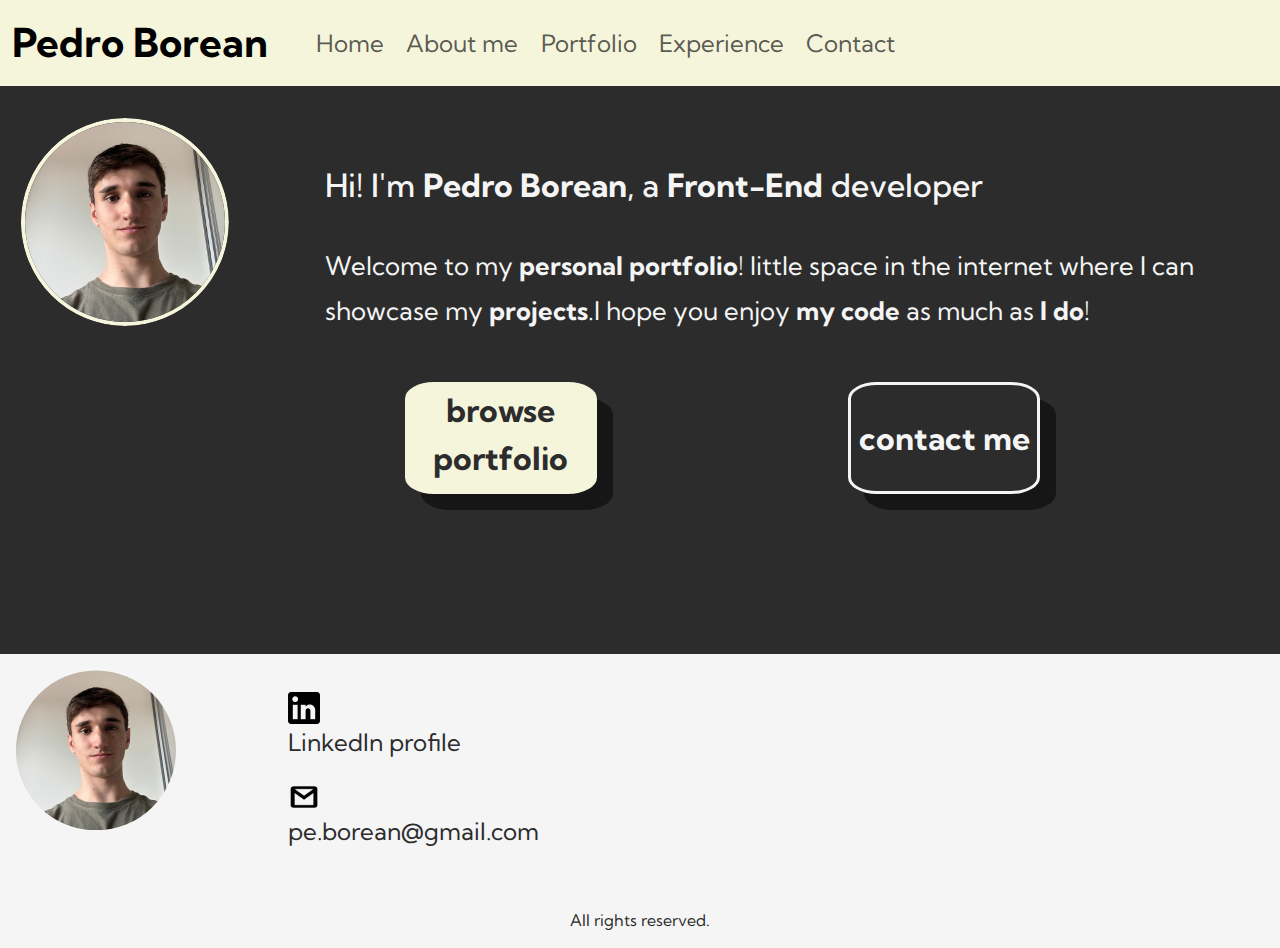
==== commit 46664fb0: "primera prueba 3ra preentrega, trabajo terminado" ====
--- a/index.html
+++ b/index.html
@@ -61,9 +61,9 @@
 
         <!-- Text section -->
         <section class="index-text-section">
-          <h2 class="index-tittle-desktop">Hi! I'm Pedro Borean, a Front-End developer</h2>
+          <h2 class="index-tittle-desktop">Hi! I'm <b>Pedro Borean</b>, a <b>Front-End</b> developer</h2>
             <div class="index-text-caption">
-                <p>Lorem ipsum dolor sit amet consectetur adipisicing elit. Dignissimos totam consequuntur harum itaque tenetur cum quibusdam? Illo.</p>
+                <p>Welcome to my <b>personal portfolio</b>! little space in the internet where I can showcase my <b>projects</b>.I hope you enjoy <b>my code</b> as much as <b>I do</b>!</p>
             </div>
 
             <!-- Go to the "projects" page -->
--- a/css/main.css
+++ b/css/main.css
@@ -93,52 +93,6 @@
   justify-content: center;
 }
 
-@media screen and (min-width: 600px) {
-  header nav div {
-    /* Header styles */
-    /* tittle */
-  }
-  header nav div #nav-tittle {
-    font-size: 2.5rem;
-  }
-  header nav div ul {
-    /* items */
-  }
-  header nav div ul #nav-items-styles {
-    font-size: 1.5rem;
-    padding: 0.2rem;
-  }
-  /* Footer */
-  footer {
-    grid-template-columns: 20% 80%;
-    /* img */
-    /* linkedin img + txt */
-    /* Mail */
-  }
-  footer .footer-self-photo {
-    height: 10rem;
-  }
-  footer .linkedin-image-link {
-    margin: 0;
-    font-size: 1.5rem;
-    margin-left: 2rem;
-    margin-top: 2rem;
-    /* img */
-  }
-  footer .linkedin-image-link .linkedin-image {
-    display: inline-block;
-    height: 2rem;
-  }
-  footer .footer-mail-logo {
-    margin: 0;
-    font-size: 1.5rem;
-    margin-bottom: 2.7rem;
-    margin-left: 2rem;
-  }
-  footer .footer-mail-logo .mail-logo {
-    height: 2rem;
-  }
-}
 /* Home */
 .index-main {
   height: 100%;
@@ -241,63 +195,6 @@
   color: #2C2C2C;
 }
 
-@media screen and (min-width: 600px) {
-  .index-main {
-    display: flex;
-    flex-direction: column;
-    gap: 2rem;
-  }
-  .index-main div {
-    /* Img */
-    /* tittle desabled */
-  }
-  .index-main div .top-index-img {
-    height: 20rem;
-    margin-right: 2rem;
-    margin-top: 3rem;
-  }
-  .index-main div .top-index-tittle {
-    font-size: 5rem;
-    line-height: 5rem;
-  }
-  .index-main div .top-index-tittle b {
-    font-size: 5rem;
-  }
-  .index-main .index-text-section {
-    display: grid;
-    grid-template-areas: "caption caption caption" "portfolio none contact";
-    /* Desktop tittle */
-    /* Caption */
-    /* Go to the "projects" page */
-    /* Go to contact page */
-  }
-  .index-main .index-text-section .index-tittle-desktop {
-    display: none;
-  }
-  .index-main .index-text-section .index-text-caption {
-    margin-top: 0;
-    font-size: 1.6rem;
-    line-height: 2.3rem;
-    grid-area: caption;
-  }
-  .index-main .index-text-section .go-to-project-page {
-    font-size: 2rem;
-    margin-right: 4rem;
-    margin-left: 5rem;
-    box-shadow: 1rem 1rem rgba(0, 0, 0, 0.5);
-    grid-area: portfolio;
-    height: 7rem;
-    width: 12rem;
-  }
-  .index-main .index-text-section .go-to-contact-page {
-    grid-area: contact;
-    box-shadow: 1rem 1rem rgba(0, 0, 0, 0.5);
-    height: 7rem;
-    width: 12rem;
-    font-size: 2rem;
-    margin-right: 5rem;
-  }
-}
 main {
   /* Top of the page */
   /* Text */
@@ -347,41 +244,6 @@
   font-weight: bold;
 }
 
-@media screen and (min-width: 600px) {
-  main {
-    /* Top of the page */
-    /* Text */
-  }
-  main .about-me-page-img-tittle {
-    /* Img */
-    /* Tittle */
-  }
-  main .about-me-page-img-tittle .about-me-page-img {
-    height: 20rem;
-    width: 20rem;
-    margin-top: 3rem;
-    border-radius: 50%;
-    border: 0.25rem solid #F5F5DC;
-  }
-  main .about-me-page-img-tittle .about-me-page-tittle {
-    width: 30rem;
-    font-size: 7rem;
-    box-shadow: 2rem 2rem rgba(0, 0, 0, 0.5);
-    /* Bolder */
-  }
-  main .about-me-page-img-tittle .about-me-page-tittle b {
-    font-weight: bolder;
-  }
-  main .about-me-page-text {
-    font-size: 1.6rem;
-    line-height: 3rem;
-    padding: 5rem;
-    text-align: left;
-  }
-  main .about-me-page-text b {
-    font-size: 2rem;
-  }
-}
 /* Project's Page */
 .project-page {
   display: flex;
@@ -540,11 +402,6 @@
   font-size: 1rem;
   color: whitesmoke;
 }
-@media screen and (min-width: 600px) {
-  .experience-page-1 #experience-1-page-tittle {
-    font-size: 2.8rem;
-  }
-}
 
 /* Experience 2 */
 .experience-page-2 {
@@ -659,4 +516,380 @@
   margin: 1rem;
 }
 
+main article {
+  display: flex;
+  flex-direction: column;
+  align-items: center;
+  /* tittle */
+}
+main article h1 {
+  color: whitesmoke;
+  font-size: 2.5rem;
+  font-weight: bolder;
+  margin-top: 2rem;
+  border-bottom: solid whitesmoke;
+}
+main article div {
+  /* subheadings */
+}
+main article div h2 {
+  font-size: 1.5rem;
+  margin-left: 1rem;
+  margin-top: 1rem;
+  font-weight: bolder;
+}
+main article div summary p {
+  line-height: 25px;
+  font-size: 1rem;
+  font-stretch: extra-condensed;
+  color: whitesmoke;
+  text-align: left;
+  margin-top: 0.1rem;
+  margin-left: 1rem;
+}
+main article img {
+  margin: 1rem;
+  margin-top: 1rem;
+  box-shadow: 0.5rem 0.5rem rgba(0, 0, 0, 0.5);
+  height: 18rem;
+  border: #2C2C2C 2px solid;
+}
+main article div h2 {
+  margin-left: 1rem;
+}
+main article div p {
+  color: whitesmoke;
+  margin-top: 0.1rem;
+  padding-bottom: 1rem;
+}
+
+@media screen and (min-width: 600px) {
+  header nav div {
+    /* Header styles */
+    /* tittle */
+  }
+  header nav div #nav-tittle {
+    font-size: 2.5rem;
+  }
+  header nav div ul {
+    /* items */
+  }
+  header nav div ul #nav-items-styles {
+    font-size: 1.5rem;
+    padding: 0.2rem;
+  }
+  /* Footer */
+  footer {
+    grid-template-columns: 20% 80%;
+    /* img */
+    /* linkedin img + txt */
+    /* Mail */
+  }
+  footer .footer-self-photo {
+    height: 10rem;
+  }
+  footer .linkedin-image-link {
+    margin: 0;
+    font-size: 1.5rem;
+    margin-left: 2rem;
+    margin-top: 2rem;
+    /* img */
+  }
+  footer .linkedin-image-link .linkedin-image {
+    display: inline-block;
+    height: 2rem;
+  }
+  footer .footer-mail-logo {
+    margin: 0;
+    font-size: 1.5rem;
+    margin-bottom: 2.7rem;
+    margin-left: 2rem;
+  }
+  footer .footer-mail-logo .mail-logo {
+    height: 2rem;
+  }
+}
+@media screen and (min-width: 600px) {
+  .index-main {
+    display: flex;
+    flex-direction: column;
+    gap: 2rem;
+  }
+  .index-main div {
+    /* Img */
+    /* tittle desabled */
+  }
+  .index-main div .top-index-img {
+    height: 20rem;
+    margin-right: 2rem;
+    margin-top: 3rem;
+  }
+  .index-main div .top-index-tittle {
+    font-size: 5rem;
+    line-height: 5rem;
+  }
+  .index-main div .top-index-tittle b {
+    font-size: 5rem;
+  }
+  .index-main .index-text-section {
+    display: grid;
+    grid-template-areas: "caption caption caption" "portfolio none contact";
+    /* Desktop tittle */
+    /* Caption */
+    /* Go to the "projects" page */
+    /* Go to contact page */
+  }
+  .index-main .index-text-section .index-tittle-desktop {
+    display: none;
+  }
+  .index-main .index-text-section .index-text-caption {
+    margin-top: 0;
+    font-size: 1.6rem;
+    line-height: 2.3rem;
+    grid-area: caption;
+  }
+  .index-main .index-text-section .go-to-project-page {
+    font-size: 2rem;
+    margin-right: 4rem;
+    margin-left: 5rem;
+    box-shadow: 1rem 1rem rgba(0, 0, 0, 0.5);
+    grid-area: portfolio;
+    height: 7rem;
+    width: 12rem;
+  }
+  .index-main .index-text-section .go-to-contact-page {
+    grid-area: contact;
+    box-shadow: 1rem 1rem rgba(0, 0, 0, 0.5);
+    height: 7rem;
+    width: 12rem;
+    font-size: 2rem;
+    margin-right: 5rem;
+  }
+}
+@media screen and (min-width: 600px) {
+  main {
+    /* Top of the page */
+    /* Text */
+  }
+  main .about-me-page-img-tittle {
+    /* Img */
+    /* Tittle */
+  }
+  main .about-me-page-img-tittle .about-me-page-img {
+    height: 20rem;
+    width: 20rem;
+    margin-top: 3rem;
+    border-radius: 50%;
+    border: 0.25rem solid #F5F5DC;
+  }
+  main .about-me-page-img-tittle .about-me-page-tittle {
+    width: 30rem;
+    font-size: 7rem;
+    box-shadow: 2rem 2rem rgba(0, 0, 0, 0.5);
+    /* Bolder */
+  }
+  main .about-me-page-img-tittle .about-me-page-tittle b {
+    font-weight: bolder;
+  }
+  main .about-me-page-text {
+    font-size: 1.6rem;
+    line-height: 3rem;
+    padding: 5rem;
+    text-align: left;
+  }
+  main .about-me-page-text b {
+    font-size: 2rem;
+  }
+}
+@media screen and (min-width: 600px) {
+  div {
+    margin: 0 2rem 0 1.3rem;
+  }
+  div #experience-1-page-tittle {
+    font-size: 2.8rem;
+  }
+  div .experience-1-page-img {
+    height: 10rem;
+    width: 10rem;
+    margin-bottom: 2rem;
+  }
+  #experience-1-page-text p {
+    font-size: 1.2rem;
+    line-height: 2rem;
+  }
+}
+@media screen and (min-width: 600px) {
+  /* Contact Page */
+  .contact-page {
+    display: flex;
+    flex-direction: column;
+    align-items: center;
+    text-align: center;
+    /* tittle */
+    /* fieldset */
+  }
+  .contact-page .contact-tittle {
+    font-size: 7rem;
+  }
+  .contact-page fieldset {
+    /* Name + Email */
+    /* Message */
+  }
+  .contact-page fieldset .name-email {
+    /* Name */
+    /* Email */
+  }
+  .contact-page fieldset .name-email .name-div .name-label {
+    font-size: 1.7rem;
+  }
+  .contact-page fieldset .name-email .name-div .name-input {
+    width: 50rem;
+    height: 3rem;
+  }
+  .contact-page fieldset .name-email .email-div {
+    margin-top: 2rem;
+  }
+  .contact-page fieldset .name-email .email-div .email-label {
+    font-size: 1.7rem;
+  }
+  .contact-page fieldset .name-email .email-div .email-input {
+    width: 50rem;
+    height: 3rem;
+  }
+  .contact-page fieldset .message-div {
+    margin-top: 2rem;
+  }
+  .contact-page fieldset .message-div .message-label {
+    font-size: 1.7rem;
+  }
+  .contact-page fieldset .message-div .message-input {
+    width: 50rem;
+    margin: 1rem;
+  }
+}
+@media screen and (min-width: 600px) {
+  main article div {
+    /* subheadings */
+  }
+  main article div h2 {
+    font-size: 2rem;
+  }
+  main article div summary p {
+    line-height: 40px;
+    font-size: 1.5rem;
+  }
+  main article img {
+    margin: 3rem;
+    height: 25rem;
+  }
+  main article div h2 {
+    margin-left: 1rem;
+  }
+  main article div p {
+    line-height: 40px;
+    font-size: 1.5rem;
+  }
+}
+@media screen and (min-width: 1024px) {
+  .index-main {
+    display: grid;
+    grid-template-areas: "img text text" "img text text";
+  }
+  .index-main div {
+    /* tablet and mobile tittle */
+  }
+  .index-main div .top-index-tittle {
+    display: none;
+  }
+  .index-main .index-text-section {
+    grid-area: text;
+    grid-template-areas: "tittle tittle tittle" "caption caption caption" "portfolio none contact";
+    /* Tittle */
+    /* Caption */
+    /* Go to the "projects" page */
+    /* Go to contact page */
+  }
+  .index-main .index-text-section .index-tittle-desktop {
+    display: inline-block;
+    grid-area: tittle;
+    margin-top: 5rem;
+  }
+  .index-main .index-text-section .index-text-caption {
+    text-align: left;
+    margin-left: 0;
+    line-height: 45px;
+  }
+  .index-main .index-text-section .go-to-project-page {
+    margin-right: 0;
+  }
+  .index-main .index-text-section .go-to-contact-page {
+    margin-right: 15rem;
+    margin-bottom: 10rem;
+  }
+}
+@media screen and (min-width: 1024px) {
+  main {
+    /* Top of the page */
+    /* Text */
+  }
+  main .about-me-page-img-tittle {
+    display: flex;
+    flex-direction: row;
+    align-content: center;
+    /* Img */
+    /* Tittle */
+  }
+  main .about-me-page-img-tittle .about-me-page-img {
+    margin-right: 15rem;
+    margin-left: 5rem;
+  }
+  main .about-me-page-img-tittle .about-me-page-tittle {
+    margin-top: 5rem;
+    height: 25rem;
+  }
+  main .about-me-page-text {
+    font-size: 2rem;
+    line-height: 3rem;
+    padding: 5rem;
+    text-align: left;
+  }
+  main .about-me-page-text b {
+    font-size: 2.5rem;
+  }
+}
+@media screen and (min-width: 1024px) {
+  .project-1-page {
+    display: grid;
+    grid-template-areas: "tittle tittle" "img caption";
+  }
+  .project-1-page div h3 {
+    /* tittle */
+  }
+  .project-1-page div h3 a {
+    grid-area: tittle;
+  }
+  .project-1-page .project-1-page-img-tech {
+    grid-area: img;
+    /* tech list */
+  }
+  .project-1-page .project-1-page-img-tech .project-1-page-img {
+    height: 10rem;
+    width: 13rem;
+    margin-top: 3rem;
+  }
+  .project-1-page .project-1-page-img-tech ul {
+    margin-left: 1.4rem;
+  }
+  .project-1-page div {
+    grid-area: caption;
+    /* text */
+    font-size: 1.2rem;
+    line-height: 2rem;
+    padding-bottom: 2rem;
+  }
+  .project-1-page div a {
+    grid-area: caption;
+  }
+}
+
 /*# sourceMappingURL=main.css.map */
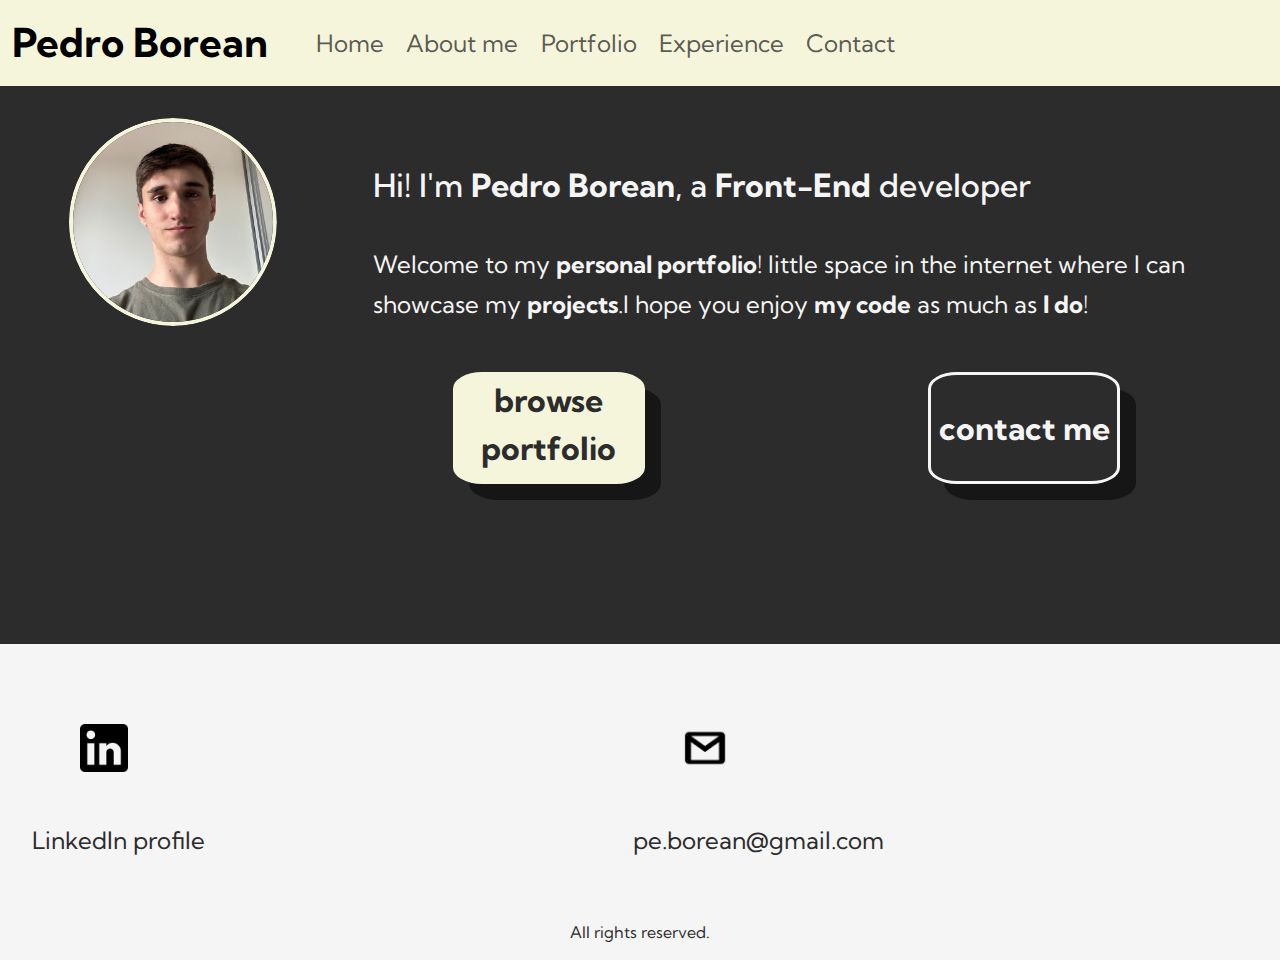
==== commit b01271d9: "proyecto finalizado" ====
--- a/index.html
+++ b/index.html
@@ -84,19 +84,18 @@
 
         <!-- Footer -->
     <footer>
-            <img src="./img/foto-propia.png" alt="Pedro Borean's photo" class="footer-self-photo">
 
             <!-- Linkedin link -->
             <div class="linkedin-image-link">
                 <a href="https://www.linkedin.com/in/pedro-borean/">
-                  <img src="./img/linkedin-logo.png" alt="Pedro's Linkedin profile" class="linkedin-image">
+                  <img src="./img/linkedin-logo.png" alt="Pedro's Linkedin profile" class="linkedin-image" id="linkedin-image">
                     <p>LinkedIn profile</p>
                 </a>
             </div>
 
             <!-- Gmail link -->
             <div class="footer-mail-logo">
-                  <img src="./img/gmail-logo.png" alt="mail logo" class="mail-logo">
+                  <img src="./img/gmail-logo.png" alt="mail logo" class="mail-logo" id="mail-logo">
                   <p>
                     pe.borean@gmail.com
                   </p>
--- a/css/main.css
+++ b/css/main.css
@@ -15,18 +15,16 @@
   background-color: #F5F5DC;
   color: #2C2C2C;
   /* Taking out the text's colors */
+  /* Tittle's styles */
 }
 header a {
   color: #2C2C2C;
 }
-header nav div {
-  /* Tittle's styles */
-}
-header nav div #nav-tittle {
+header #nav-tittle {
   font-family: "Kumbh Sans";
   font-weight: bolder;
 }
-header nav div div ul #nav-items-styles:hover {
+header div ul #nav-items-styles:hover {
   display: inline-block;
   background-color: #2C2C2C;
   width: fit-content;
@@ -34,7 +32,7 @@
   border-radius: 0.5rem;
   /* Item's links styles */
 }
-header nav div div ul #nav-items-styles:hover #nav-items-link:hover {
+header div ul #nav-items-styles:hover #nav-items-link:hover {
   display: inline-block;
   color: whitesmoke;
 }
@@ -53,25 +51,18 @@
   color: #2C2C2C;
   height: fit-content;
   display: grid;
-  grid-template-areas: "img link" "img mail" "arr arr";
-  grid-template-columns: 45% 55%;
+  grid-template-areas: "link mail" "arr arr";
   /* text black */
-  /* My photo */
   /* LinkedIn's image + link */
   /* Mail + Logo */
 }
 footer a {
   color: #2C2C2C;
-}
-footer .footer-self-photo {
-  clip-path: circle(50% at 50% 50%);
-  height: 9rem;
-  margin: 1rem 1rem 0.8rem;
-  grid-area: img;
 }
 footer .linkedin-image-link {
   grid-area: link;
   margin-top: 2rem;
+  margin-left: 2rem;
   width: fit-content;
   /* LinkedIn's image */
 }
@@ -79,8 +70,10 @@
   height: 1.2rem;
 }
 footer .footer-mail-logo {
+  grid-area: mail;
   width: fit-content;
-  grid-area: mail;
+  margin-top: 2rem;
+  margin-left: 2rem;
   /* Mail logo */
 }
 footer .footer-mail-logo .mail-logo {
@@ -88,9 +81,8 @@
 }
 footer .all-rights-reserved {
   grid-area: arr;
-  display: grid;
-  align-content: center;
-  justify-content: center;
+  display: block;
+  text-align: center;
 }
 
 /* Home */
@@ -103,7 +95,8 @@
 }
 .index-main .top-index-img-tittle {
   display: flex;
-  flex-wrap: wrap;
+  flex-direction: column;
+  align-items: center;
   justify-content: center;
   /* Img */
   /* Tittle */
@@ -195,25 +188,23 @@
   color: #2C2C2C;
 }
 
-main {
-  /* Top of the page */
-  /* Text */
-}
-main .about-me-page-img-tittle {
+/* Top of the page */
+.about-me-page-img-tittle {
   display: flex;
   flex-direction: column;
   align-items: center;
+  justify-content: center;
   /* Img */
   /* Tittle */
 }
-main .about-me-page-img-tittle .about-me-page-img {
+.about-me-page-img-tittle .about-me-page-img {
   clip-path: circle(50% at 50% 50%);
   height: 10rem;
   width: 10rem;
   margin: 0.9rem;
   box-shadow: 0.5rem 0.5rem rgba(0, 0, 0, 0.5);
 }
-main .about-me-page-img-tittle .about-me-page-tittle {
+.about-me-page-img-tittle .about-me-page-tittle {
   margin: 1rem;
   font-size: 4rem;
   font-weight: lighter;
@@ -225,10 +216,12 @@
   box-shadow: 0.5rem 0.5rem rgba(0, 0, 0, 0.5);
   /* Bolder */
 }
-main .about-me-page-img-tittle .about-me-page-tittle b {
+.about-me-page-img-tittle .about-me-page-tittle b {
   font-weight: bolder;
 }
-main .about-me-page-text {
+
+/* Text */
+.about-me-page-text {
   line-height: 3rem;
   margin: 2rem 2rem 0 2rem;
   padding-bottom: 2rem;
@@ -237,10 +230,10 @@
   color: whitesmoke;
   background-color: #2C2C2C;
 }
-main .about-me-page-text p {
+.about-me-page-text p {
   margin-bottom: 3rem;
 }
-main .about-me-page-text p b {
+.about-me-page-text p b {
   font-weight: bold;
 }
 
@@ -258,12 +251,14 @@
   margin-bottom: 1.7rem;
   border-bottom: solid whitesmoke;
   font-weight: bolder;
+  color: whitesmoke;
 }
 
 .projects-cards {
   display: flex;
   flex-direction: column;
   align-items: center;
+  justify-content: center;
   gap: 3rem;
 }
 
@@ -275,34 +270,32 @@
   display: flex;
   flex-direction: column;
   align-items: center;
+  justify-content: center;
   background-color: #F5F5DC;
   color: #2C2C2C;
   box-shadow: 0.5rem 0.5rem rgba(0, 0, 0, 0.5);
-}
-.project-1-page h3 {
   /* tittle */
-}
-.project-1-page h3 a {
+  /* tech list */
+}
+.project-1-page .project-1-page-tittle {
   color: #2C2C2C;
   margin-bottom: 1rem;
   font-size: 1.7rem;
   font-weight: bold;
 }
-.project-1-page div {
-  /* tech list */
-}
-.project-1-page div a {
+.project-1-page a {
   align-items: center;
   /* Img's style */
 }
-.project-1-page div a img {
+.project-1-page a .project-1-page-img {
   width: 10rem;
   height: 8rem;
   border-radius: 10%;
   box-shadow: 0.5rem 0.5rem rgba(0, 0, 0, 0.5);
   grid-area: img;
-}
-.project-1-page div ul {
+  margin-left: 1rem;
+}
+.project-1-page ul {
   margin-top: 0.25rem;
   padding: 5px;
   list-style: none;
@@ -313,7 +306,7 @@
   font-size: 1rem;
   /* tech list items */
 }
-.project-1-page div ul li {
+.project-1-page ul li {
   border-bottom: solid #2C2C2C;
   border-width: 2px;
 }
@@ -337,9 +330,6 @@
   color: #2C2C2C;
   font-weight: 700;
 }
-.project-1-page .project-1-page-img {
-  margin-left: 1rem;
-}
 .project-1-page .project-1-page-go-to-project:hover {
   transition: 600ms;
   box-shadow: 0 0 0 0.5rem rgba(0, 0, 0, 0.5);
@@ -356,6 +346,7 @@
   display: flex;
   flex-direction: column;
   align-items: center;
+  justify-content: center;
 }
 
 /* Experience section */
@@ -365,6 +356,7 @@
   margin-bottom: 1.7rem;
   border-bottom: solid whitesmoke;
   font-weight: bolder;
+  color: whitesmoke;
 }
 
 /* Experience 1 */
@@ -428,6 +420,7 @@
   height: 5rem;
   background-color: whitesmoke;
   margin-left: 1rem;
+  height: fit-content;
 }
 .experience-page-2 div p {
   grid-area: text;
@@ -437,9 +430,6 @@
   line-height: 25px;
   font-size: 1rem;
   color: whitesmoke;
-}
-.experience-page-2 img {
-  height: fit-content;
 }
 
 /* Contact Page */
@@ -516,29 +506,29 @@
   margin: 1rem;
 }
 
-main article {
+article {
   display: flex;
   flex-direction: column;
   align-items: center;
   /* tittle */
-}
-main article h1 {
-  color: whitesmoke;
-  font-size: 2.5rem;
+  /* subheadings */
+}
+article h1 {
+  font-size: 3rem;
+  margin-top: 1rem;
+  margin-bottom: 1.7rem;
+  border-bottom: solid whitesmoke;
   font-weight: bolder;
+  color: whitesmoke;
   margin-top: 2rem;
-  border-bottom: solid whitesmoke;
-}
-main article div {
-  /* subheadings */
-}
-main article div h2 {
+}
+article h2 {
   font-size: 1.5rem;
   margin-left: 1rem;
   margin-top: 1rem;
   font-weight: bolder;
 }
-main article div summary p {
+article summary p {
   line-height: 25px;
   font-size: 1rem;
   font-stretch: extra-condensed;
@@ -547,88 +537,77 @@
   margin-top: 0.1rem;
   margin-left: 1rem;
 }
-main article img {
+article img {
   margin: 1rem;
   margin-top: 1rem;
   box-shadow: 0.5rem 0.5rem rgba(0, 0, 0, 0.5);
   height: 18rem;
   border: #2C2C2C 2px solid;
 }
-main article div h2 {
-  margin-left: 1rem;
-}
-main article div p {
+article div h2 {
+  margin-left: 1rem;
+}
+article div p {
   color: whitesmoke;
   margin-top: 0.1rem;
   padding-bottom: 1rem;
 }
 
 @media screen and (min-width: 600px) {
-  header nav div {
-    /* Header styles */
-    /* tittle */
-  }
-  header nav div #nav-tittle {
+  /* Header styles */
+  /* tittle */
+  #nav-tittle {
     font-size: 2.5rem;
   }
-  header nav div ul {
-    /* items */
-  }
-  header nav div ul #nav-items-styles {
+  /* items */
+  #nav-items-styles {
     font-size: 1.5rem;
     padding: 0.2rem;
   }
   /* Footer */
-  footer {
-    grid-template-columns: 20% 80%;
-    /* img */
-    /* linkedin img + txt */
-    /* Mail */
-  }
-  footer .footer-self-photo {
-    height: 10rem;
-  }
-  footer .linkedin-image-link {
+  /* linkedin img + txt */
+  .linkedin-image-link {
     margin: 0;
-    font-size: 1.5rem;
+    font-size: 1rem;
     margin-left: 2rem;
     margin-top: 2rem;
     /* img */
   }
-  footer .linkedin-image-link .linkedin-image {
+  .linkedin-image-link #linkedin-image {
     display: inline-block;
-    height: 2rem;
-  }
-  footer .footer-mail-logo {
+    height: 3rem;
+  }
+  /* Mail */
+  .footer-mail-logo {
     margin: 0;
-    font-size: 1.5rem;
+    font-size: 1rem;
     margin-bottom: 2.7rem;
     margin-left: 2rem;
   }
-  footer .footer-mail-logo .mail-logo {
-    height: 2rem;
+  .footer-mail-logo #mail-logo {
+    height: 3rem;
   }
 }
 @media screen and (min-width: 600px) {
   .index-main {
     display: flex;
     flex-direction: column;
+    align-items: center;
+    justify-content: center;
     gap: 2rem;
-  }
-  .index-main div {
     /* Img */
     /* tittle desabled */
   }
-  .index-main div .top-index-img {
+  .index-main .top-index-img {
     height: 20rem;
     margin-right: 2rem;
     margin-top: 3rem;
   }
-  .index-main div .top-index-tittle {
+  .index-main .top-index-tittle {
     font-size: 5rem;
     line-height: 5rem;
   }
-  .index-main div .top-index-tittle b {
+  .index-main .top-index-tittle b {
     font-size: 5rem;
   }
   .index-main .index-text-section {
@@ -667,37 +646,32 @@
   }
 }
 @media screen and (min-width: 600px) {
-  main {
-    /* Top of the page */
-    /* Text */
-  }
-  main .about-me-page-img-tittle {
-    /* Img */
-    /* Tittle */
-  }
-  main .about-me-page-img-tittle .about-me-page-img {
+  /* Img */
+  #about-me-page-img {
     height: 20rem;
     width: 20rem;
-    margin-top: 3rem;
+    margin-bottom: 2rem;
     border-radius: 50%;
     border: 0.25rem solid #F5F5DC;
   }
-  main .about-me-page-img-tittle .about-me-page-tittle {
+  /* Tittle */
+  .about-me-page-tittle {
     width: 30rem;
     font-size: 7rem;
     box-shadow: 2rem 2rem rgba(0, 0, 0, 0.5);
     /* Bolder */
   }
-  main .about-me-page-img-tittle .about-me-page-tittle b {
+  .about-me-page-tittle b {
     font-weight: bolder;
   }
-  main .about-me-page-text {
+  /* Text */
+  .about-me-page-text {
     font-size: 1.6rem;
     line-height: 3rem;
     padding: 5rem;
     text-align: left;
   }
-  main .about-me-page-text b {
+  .about-me-page-text b {
     font-size: 2rem;
   }
 }
@@ -724,68 +698,61 @@
     display: flex;
     flex-direction: column;
     align-items: center;
+    justify-content: center;
     text-align: center;
     /* tittle */
-    /* fieldset */
+    /* Name */
+    /* Email */
+    /* Message */
   }
   .contact-page .contact-tittle {
     font-size: 7rem;
   }
-  .contact-page fieldset {
-    /* Name + Email */
-    /* Message */
-  }
-  .contact-page fieldset .name-email {
-    /* Name */
-    /* Email */
-  }
-  .contact-page fieldset .name-email .name-div .name-label {
+  .contact-page .name-div .name-label {
     font-size: 1.7rem;
   }
-  .contact-page fieldset .name-email .name-div .name-input {
+  .contact-page .name-div .name-input {
     width: 50rem;
     height: 3rem;
   }
-  .contact-page fieldset .name-email .email-div {
+  .contact-page .email-div {
     margin-top: 2rem;
   }
-  .contact-page fieldset .name-email .email-div .email-label {
+  .contact-page .email-div .email-label {
     font-size: 1.7rem;
   }
-  .contact-page fieldset .name-email .email-div .email-input {
+  .contact-page .email-div .email-input {
     width: 50rem;
     height: 3rem;
   }
-  .contact-page fieldset .message-div {
+  .contact-page .message-div {
     margin-top: 2rem;
   }
-  .contact-page fieldset .message-div .message-label {
+  .contact-page .message-div .message-label {
     font-size: 1.7rem;
   }
-  .contact-page fieldset .message-div .message-input {
+  .contact-page .message-div .message-input {
     width: 50rem;
     margin: 1rem;
   }
 }
 @media screen and (min-width: 600px) {
-  main article div {
-    /* subheadings */
-  }
-  main article div h2 {
+  /* subheadings */
+  h2 {
     font-size: 2rem;
   }
-  main article div summary p {
+  .project-example-page-text p {
     line-height: 40px;
     font-size: 1.5rem;
   }
-  main article img {
+  img {
     margin: 3rem;
     height: 25rem;
   }
-  main article div h2 {
+  div h2 {
     margin-left: 1rem;
   }
-  main article div p {
+  div p {
     line-height: 40px;
     font-size: 1.5rem;
   }
@@ -794,11 +761,9 @@
   .index-main {
     display: grid;
     grid-template-areas: "img text text" "img text text";
-  }
-  .index-main div {
     /* tablet and mobile tittle */
   }
-  .index-main div .top-index-tittle {
+  .index-main .top-index-tittle {
     display: none;
   }
   .index-main .index-text-section {
@@ -823,37 +788,39 @@
     margin-right: 0;
   }
   .index-main .index-text-section .go-to-contact-page {
-    margin-right: 15rem;
+    margin-right: 10rem;
     margin-bottom: 10rem;
   }
 }
 @media screen and (min-width: 1024px) {
-  main {
-    /* Top of the page */
-    /* Text */
-  }
-  main .about-me-page-img-tittle {
+  /* Top of the page */
+  .about-me-page-img-tittle {
     display: flex;
     flex-direction: row;
     align-content: center;
     /* Img */
     /* Tittle */
   }
-  main .about-me-page-img-tittle .about-me-page-img {
-    margin-right: 15rem;
+  .about-me-page-img-tittle .about-me-page-img {
+    margin-right: 10rem;
     margin-left: 5rem;
-  }
-  main .about-me-page-img-tittle .about-me-page-tittle {
+    height: 20rem;
+    width: 20rem;
+  }
+  .about-me-page-img-tittle .about-me-page-tittle {
     margin-top: 5rem;
-    height: 25rem;
-  }
-  main .about-me-page-text {
-    font-size: 2rem;
+    height: 20rem;
+    width: 20rem;
+    align-content: center;
+  }
+  /* Text */
+  .about-me-page-text {
+    font-size: 1.8rem;
     line-height: 3rem;
     padding: 5rem;
     text-align: left;
   }
-  main .about-me-page-text b {
+  .about-me-page-text b {
     font-size: 2.5rem;
   }
 }
@@ -861,11 +828,9 @@
   .project-1-page {
     display: grid;
     grid-template-areas: "tittle tittle" "img caption";
-  }
-  .project-1-page div h3 {
     /* tittle */
   }
-  .project-1-page div h3 a {
+  .project-1-page .project-1-page-tittle {
     grid-area: tittle;
   }
   .project-1-page .project-1-page-img-tech {
